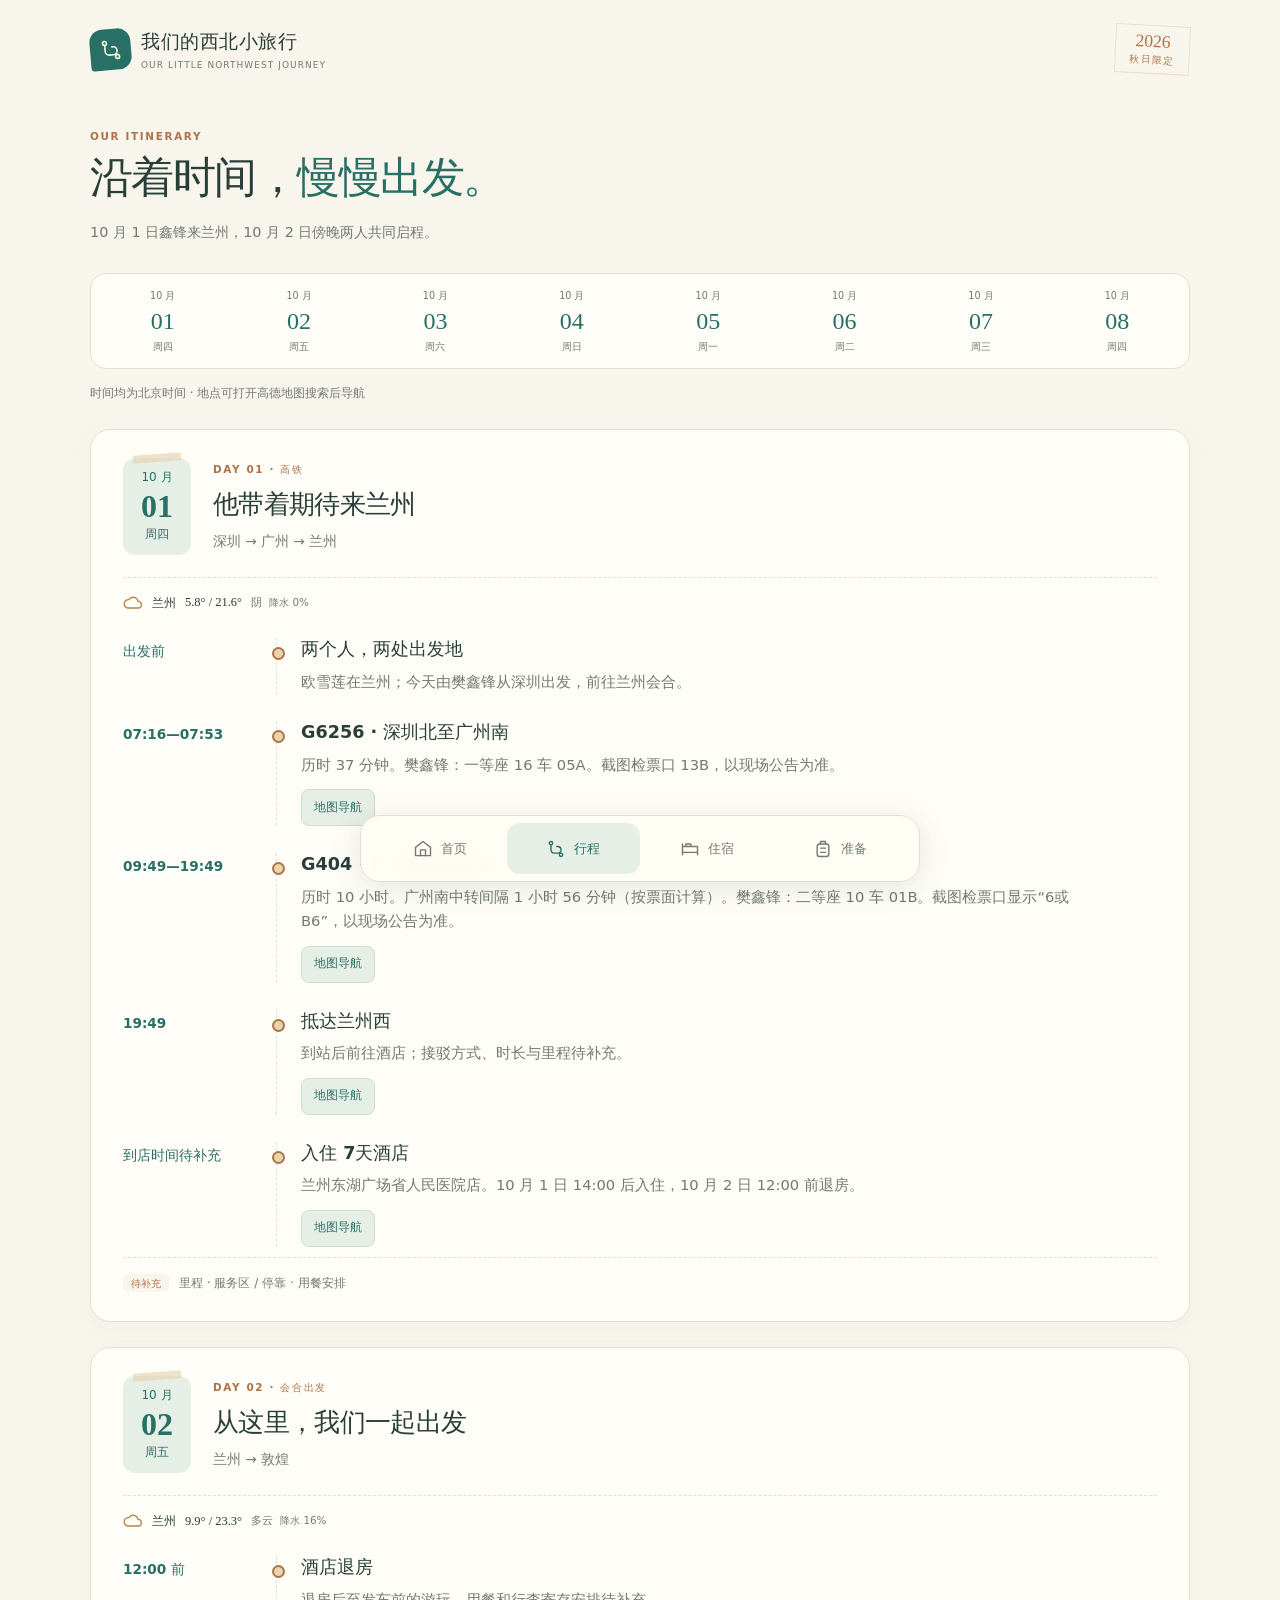
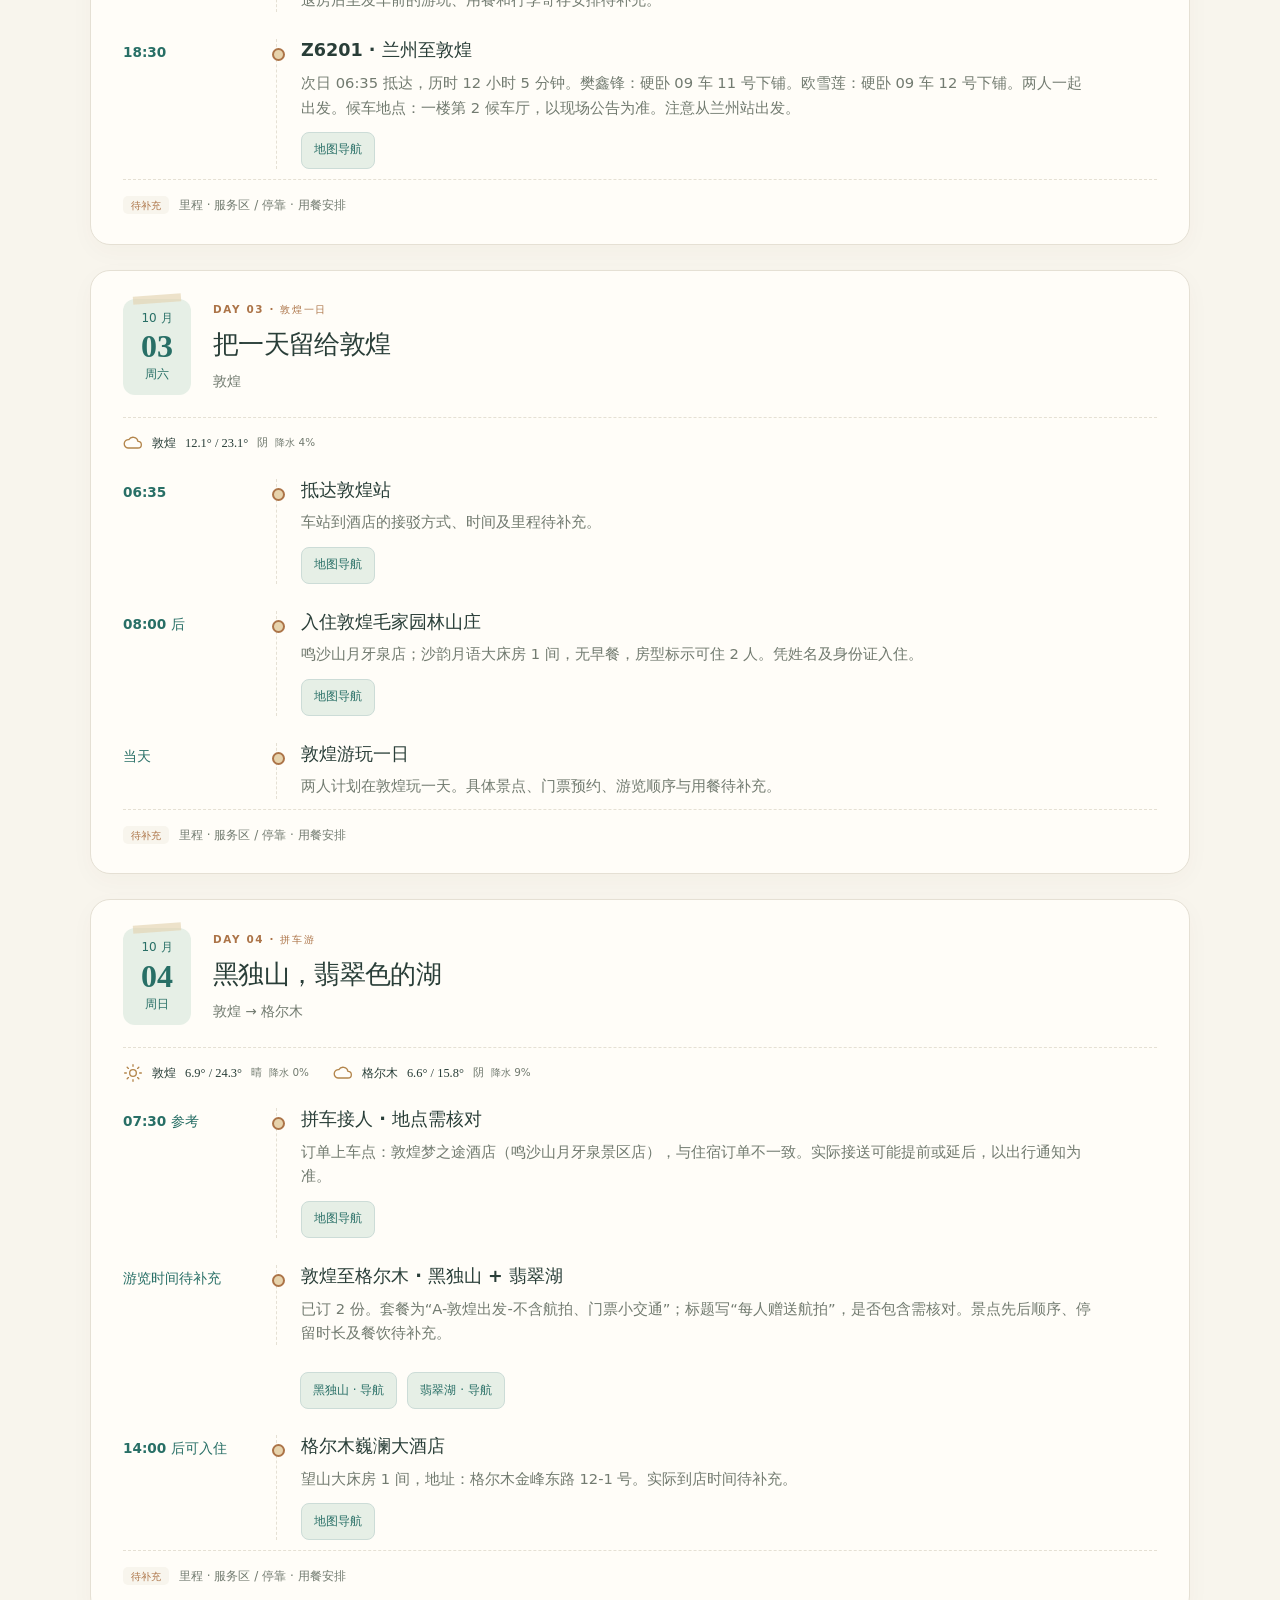
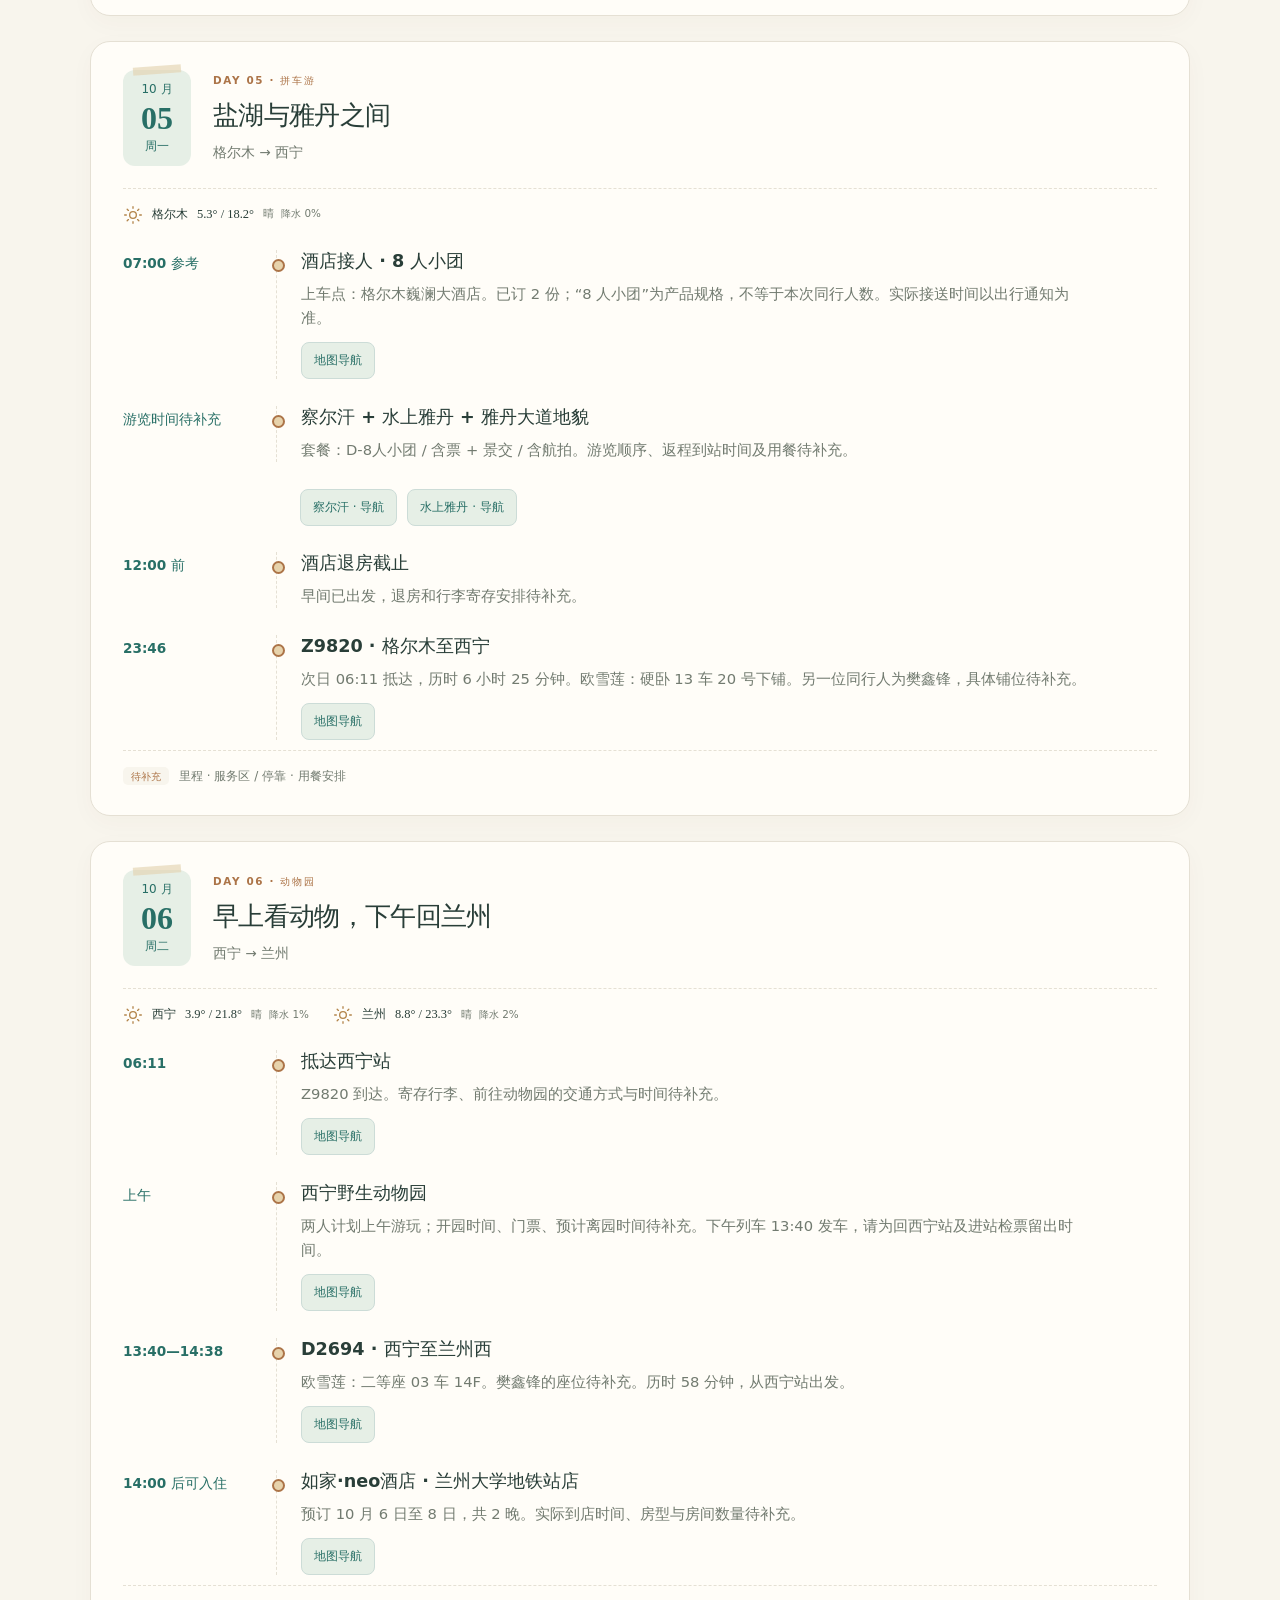
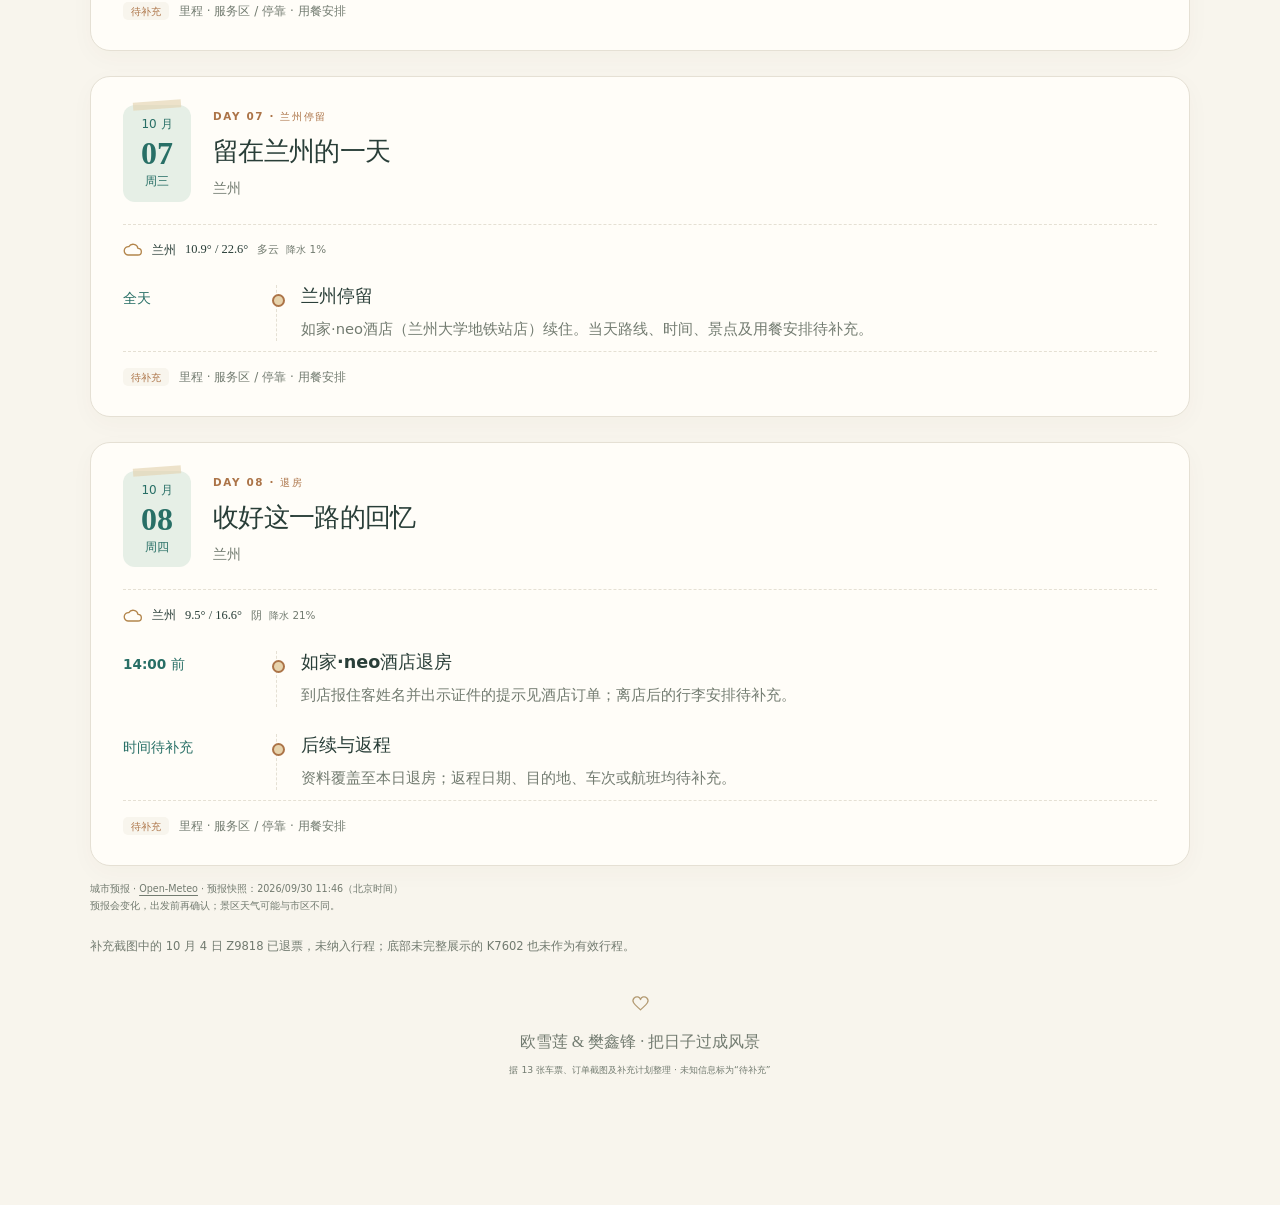
==== itinerary.html @ c336c4b1 "Publish redesigned travel handbook with confirmed itinerary and weather" ====
<!doctype html><html lang="zh-CN"><head><meta charset="utf-8"><meta name="viewport" content="width=device-width,initial-scale=1,viewport-fit=cover"><meta name="theme-color" content="#fcf8f0"><meta name="description" content="欧雪莲与樊鑫锋的2026国庆西北旅行手册：兰州会合，敦煌、格尔木、西宁，列车、酒店、天气与每日安排。"><meta name="robots" content="noindex,nofollow"><title>行程 · 我们的西北小旅行</title><link rel="icon" href="./favicon.svg" type="image/svg+xml"><link rel="stylesheet" href="./styles.css"><link rel="stylesheet" href="./redesign.css"><script defer src="./weather-data.js"></script><script defer src="./journal.js"></script></head><body><a class="skip" href="#main">跳至正文</a><header class="site-header"><a class="brand" href="./index.html"><span class="brand-mark"><svg class="icon" viewBox="0 0 24 24" aria-hidden="true"><circle cx="6" cy="5" r="2"/><circle cx="18" cy="19" r="2"/><path d="M6 7v6a4 4 0 0 0 4 4h4a4 4 0 0 0 0-8h-1"/></svg></span><span>我们的西北小旅行<small>OUR LITTLE NORTHWEST JOURNEY</small></span></a><span class="edition">2026<span>秋日限定</span></span></header><main id="main"><div class="page-heading"><span class="eyebrow">OUR ITINERARY</span><h1>沿着时间，<em>慢慢出发。</em></h1><p>10 月 1 日鑫锋来兰州，10 月 2 日傍晚两人共同启程。</p></div><nav class="date-nav" aria-label="按日期跳转"><a href="#day-01"><small>10 月</small><strong>01</strong><span>周四</span></a><a href="#day-02"><small>10 月</small><strong>02</strong><span>周五</span></a><a href="#day-03"><small>10 月</small><strong>03</strong><span>周六</span></a><a href="#day-04"><small>10 月</small><strong>04</strong><span>周日</span></a><a href="#day-05"><small>10 月</small><strong>05</strong><span>周一</span></a><a href="#day-06"><small>10 月</small><strong>06</strong><span>周二</span></a><a href="#day-07"><small>10 月</small><strong>07</strong><span>周三</span></a><a href="#day-08"><small>10 月</small><strong>08</strong><span>周四</span></a></nav><p class="map-help">时间均为北京时间 · 地点可打开高德地图搜索后导航</p><article class="day-card" id="day-01"><header class="day-heading"><div class="date-tile"><small>10 月</small><strong>01</strong><span>周四</span></div><div><p class="eyebrow">DAY 01 · 高铁</p><h2>他带着期待来兰州</h2><p>深圳 → 广州 → 兰州</p></div></header><div class="day-weather"><div class="weather-item weather-inline" data-weather-city="0" data-weather-date="2026-10-01"><span class="weather-symbol"><svg class="icon" viewBox="0 0 24 24" aria-hidden="true"><path d="M6 18a5 5 0 1 1 1-10 6 6 0 0 1 11 2 4 4 0 0 1 0 8Z"/></svg></span><div><span class="weather-place">兰州 <small>10.01</small></span><strong class="weather-temp">5.8° / 21.6°</strong></div><div class="weather-condition"><span>阴</span><small>降水 0%</small></div></div></div><div class="timeline"><div class="event"><div class="event-time">出发前</div><div class="event-body"><h3>两个人，两处出发地</h3><p>欧雪莲在兰州；今天由樊鑫锋从深圳出发，前往兰州会合。</p></div></div><div class="event"><div class="event-time">07:16—07:53</div><div class="event-body"><h3>G6256 · 深圳北至广州南</h3><p>历时 37 分钟。樊鑫锋：一等座 16 车 05A。截图检票口 13B，以现场公告为准。</p><a class="map-link" href="https://uri.amap.com/search?keyword=%E6%B7%B1%E5%9C%B3%E5%8C%97%E7%AB%99&amp;view=map&amp;src=travelhandbook&amp;callnative=1" target="_blank" rel="noopener noreferrer" aria-label="在高德地图查找深圳北站">地图导航</a></div></div><div class="event"><div class="event-time">09:49—19:49</div><div class="event-body"><h3>G404 · 广州南至兰州西</h3><p>历时 10 小时。广州南中转间隔 1 小时 56 分钟（按票面计算）。樊鑫锋：二等座 10 车 01B。截图检票口显示“6或B6”，以现场公告为准。</p><a class="map-link" href="https://uri.amap.com/search?keyword=%E5%B9%BF%E5%B7%9E%E5%8D%97%E7%AB%99&amp;view=map&amp;src=travelhandbook&amp;callnative=1" target="_blank" rel="noopener noreferrer" aria-label="在高德地图查找广州南站">地图导航</a></div></div><div class="event"><div class="event-time">19:49</div><div class="event-body"><h3>抵达兰州西</h3><p>到站后前往酒店；接驳方式、时长与里程待补充。</p><a class="map-link" href="https://uri.amap.com/search?keyword=%E5%85%B0%E5%B7%9E%E8%A5%BF%E7%AB%99&amp;view=map&amp;src=travelhandbook&amp;callnative=1" target="_blank" rel="noopener noreferrer" aria-label="在高德地图查找兰州西站">地图导航</a></div></div><div class="event"><div class="event-time">到店时间待补充</div><div class="event-body"><h3>入住 7天酒店</h3><p>兰州东湖广场省人民医院店。10 月 1 日 14:00 后入住，10 月 2 日 12:00 前退房。</p><a class="map-link" href="https://uri.amap.com/search?keyword=7%E5%A4%A9%E9%85%92%E5%BA%97%20%E5%85%B0%E5%B7%9E%E4%B8%9C%E6%B9%96%E5%B9%BF%E5%9C%BA%E7%9C%81%E4%BA%BA%E6%B0%91%E5%8C%BB%E9%99%A2%E5%BA%97&amp;view=map&amp;src=travelhandbook&amp;callnative=1" target="_blank" rel="noopener noreferrer" aria-label="在高德地图查找7天酒店 兰州东湖广场省人民医院店">地图导航</a></div></div></div><div class="day-meta"><span>待补充</span>里程 · 服务区 / 停靠 · 用餐安排</div></article><article class="day-card" id="day-02"><header class="day-heading"><div class="date-tile"><small>10 月</small><strong>02</strong><span>周五</span></div><div><p class="eyebrow">DAY 02 · 会合出发</p><h2>从这里，我们一起出发</h2><p>兰州 → 敦煌</p></div></header><div class="day-weather"><div class="weather-item weather-inline" data-weather-city="0" data-weather-date="2026-10-02"><span class="weather-symbol"><svg class="icon" viewBox="0 0 24 24" aria-hidden="true"><path d="M6 18a5 5 0 1 1 1-10 6 6 0 0 1 11 2 4 4 0 0 1 0 8Z"/></svg></span><div><span class="weather-place">兰州 <small>10.02</small></span><strong class="weather-temp">9.9° / 23.3°</strong></div><div class="weather-condition"><span>多云</span><small>降水 16%</small></div></div></div><div class="timeline"><div class="event"><div class="event-time">12:00 前</div><div class="event-body"><h3>酒店退房</h3><p>退房后至发车前的游玩、用餐和行李寄存安排待补充。</p></div></div><div class="event"><div class="event-time">18:30</div><div class="event-body"><h3>Z6201 · 兰州至敦煌</h3><p>次日 06:35 抵达，历时 12 小时 5 分钟。樊鑫锋：硬卧 09 车 11 号下铺。欧雪莲：硬卧 09 车 12 号下铺。两人一起出发。候车地点：一楼第 2 候车厅，以现场公告为准。注意从兰州站出发。</p><a class="map-link" href="https://uri.amap.com/search?keyword=%E5%85%B0%E5%B7%9E%E7%AB%99&amp;view=map&amp;src=travelhandbook&amp;callnative=1" target="_blank" rel="noopener noreferrer" aria-label="在高德地图查找兰州站">地图导航</a></div></div></div><div class="day-meta"><span>待补充</span>里程 · 服务区 / 停靠 · 用餐安排</div></article><article class="day-card" id="day-03"><header class="day-heading"><div class="date-tile"><small>10 月</small><strong>03</strong><span>周六</span></div><div><p class="eyebrow">DAY 03 · 敦煌一日</p><h2>把一天留给敦煌</h2><p>敦煌</p></div></header><div class="day-weather"><div class="weather-item weather-inline" data-weather-city="1" data-weather-date="2026-10-03"><span class="weather-symbol"><svg class="icon" viewBox="0 0 24 24" aria-hidden="true"><path d="M6 18a5 5 0 1 1 1-10 6 6 0 0 1 11 2 4 4 0 0 1 0 8Z"/></svg></span><div><span class="weather-place">敦煌 <small>10.03</small></span><strong class="weather-temp">12.1° / 23.1°</strong></div><div class="weather-condition"><span>阴</span><small>降水 4%</small></div></div></div><div class="timeline"><div class="event"><div class="event-time">06:35</div><div class="event-body"><h3>抵达敦煌站</h3><p>车站到酒店的接驳方式、时间及里程待补充。</p><a class="map-link" href="https://uri.amap.com/search?keyword=%E6%95%A6%E7%85%8C%E7%AB%99&amp;view=map&amp;src=travelhandbook&amp;callnative=1" target="_blank" rel="noopener noreferrer" aria-label="在高德地图查找敦煌站">地图导航</a></div></div><div class="event"><div class="event-time">08:00 后</div><div class="event-body"><h3>入住敦煌毛家园林山庄</h3><p>鸣沙山月牙泉店；沙韵月语大床房 1 间，无早餐，房型标示可住 2 人。凭姓名及身份证入住。</p><a class="map-link" href="https://uri.amap.com/search?keyword=%E6%95%A6%E7%85%8C%E6%AF%9B%E5%AE%B6%E5%9B%AD%E6%9E%97%E5%B1%B1%E5%BA%84%20%E9%B8%A3%E6%B2%99%E5%B1%B1%E6%9C%88%E7%89%99%E6%B3%89%E5%BA%97&amp;view=map&amp;src=travelhandbook&amp;callnative=1" target="_blank" rel="noopener noreferrer" aria-label="在高德地图查找敦煌毛家园林山庄 鸣沙山月牙泉店">地图导航</a></div></div><div class="event"><div class="event-time">当天</div><div class="event-body"><h3>敦煌游玩一日</h3><p>两人计划在敦煌玩一天。具体景点、门票预约、游览顺序与用餐待补充。</p></div></div></div><div class="day-meta"><span>待补充</span>里程 · 服务区 / 停靠 · 用餐安排</div></article><article class="day-card" id="day-04"><header class="day-heading"><div class="date-tile"><small>10 月</small><strong>04</strong><span>周日</span></div><div><p class="eyebrow">DAY 04 · 拼车游</p><h2>黑独山，翡翠色的湖</h2><p>敦煌 → 格尔木</p></div></header><div class="day-weather"><div class="weather-item weather-inline" data-weather-city="1" data-weather-date="2026-10-04"><span class="weather-symbol"><svg class="icon" viewBox="0 0 24 24" aria-hidden="true"><circle cx="12" cy="12" r="4"/><path d="M12 2v2m0 16v2M2 12h2m16 0h2M5 5l1.5 1.5m11 11L19 19M5 19l1.5-1.5m11-11L19 5"/></svg></span><div><span class="weather-place">敦煌 <small>10.04</small></span><strong class="weather-temp">6.9° / 24.3°</strong></div><div class="weather-condition"><span>晴</span><small>降水 0%</small></div></div><div class="weather-item weather-inline" data-weather-city="2" data-weather-date="2026-10-04"><span class="weather-symbol"><svg class="icon" viewBox="0 0 24 24" aria-hidden="true"><path d="M6 18a5 5 0 1 1 1-10 6 6 0 0 1 11 2 4 4 0 0 1 0 8Z"/></svg></span><div><span class="weather-place">格尔木 <small>10.04</small></span><strong class="weather-temp">6.6° / 15.8°</strong></div><div class="weather-condition"><span>阴</span><small>降水 9%</small></div></div></div><div class="timeline"><div class="event"><div class="event-time">07:30 参考</div><div class="event-body"><h3>拼车接人 · 地点需核对</h3><p>订单上车点：敦煌梦之途酒店（鸣沙山月牙泉景区店），与住宿订单不一致。实际接送可能提前或延后，以出行通知为准。</p><a class="map-link" href="https://uri.amap.com/search?keyword=%E6%95%A6%E7%85%8C%E6%A2%A6%E4%B9%8B%E9%80%94%E9%85%92%E5%BA%97%20%E9%B8%A3%E6%B2%99%E5%B1%B1%E6%9C%88%E7%89%99%E6%B3%89%E6%99%AF%E5%8C%BA%E5%BA%97&amp;view=map&amp;src=travelhandbook&amp;callnative=1" target="_blank" rel="noopener noreferrer" aria-label="在高德地图查找敦煌梦之途酒店 鸣沙山月牙泉景区店">地图导航</a></div></div><div class="event"><div class="event-time">游览时间待补充</div><div class="event-body"><h3>敦煌至格尔木 · 黑独山 + 翡翠湖</h3><p>已订 2 份。套餐为“A-敦煌出发-不含航拍、门票小交通”；标题写“每人赠送航拍”，是否包含需核对。景点先后顺序、停留时长及餐饮待补充。</p></div></div><div class="place-links"><a class="map-link" href="https://uri.amap.com/search?keyword=%E9%BB%91%E7%8B%AC%E5%B1%B1&amp;view=map&amp;src=travelhandbook&amp;callnative=1" target="_blank" rel="noopener noreferrer" aria-label="在高德地图查找黑独山">黑独山 · 导航</a><a class="map-link" href="https://uri.amap.com/search?keyword=%E7%BF%A1%E7%BF%A0%E6%B9%96&amp;view=map&amp;src=travelhandbook&amp;callnative=1" target="_blank" rel="noopener noreferrer" aria-label="在高德地图查找翡翠湖">翡翠湖 · 导航</a></div><div class="event"><div class="event-time">14:00 后可入住</div><div class="event-body"><h3>格尔木巍澜大酒店</h3><p>望山大床房 1 间，地址：格尔木金峰东路 12-1 号。实际到店时间待补充。</p><a class="map-link" href="https://uri.amap.com/search?keyword=%E6%A0%BC%E5%B0%94%E6%9C%A8%E5%B7%8D%E6%BE%9C%E5%A4%A7%E9%85%92%E5%BA%97&amp;view=map&amp;src=travelhandbook&amp;callnative=1" target="_blank" rel="noopener noreferrer" aria-label="在高德地图查找格尔木巍澜大酒店">地图导航</a></div></div></div><div class="day-meta"><span>待补充</span>里程 · 服务区 / 停靠 · 用餐安排</div></article><article class="day-card" id="day-05"><header class="day-heading"><div class="date-tile"><small>10 月</small><strong>05</strong><span>周一</span></div><div><p class="eyebrow">DAY 05 · 拼车游</p><h2>盐湖与雅丹之间</h2><p>格尔木 → 西宁</p></div></header><div class="day-weather"><div class="weather-item weather-inline" data-weather-city="2" data-weather-date="2026-10-05"><span class="weather-symbol"><svg class="icon" viewBox="0 0 24 24" aria-hidden="true"><circle cx="12" cy="12" r="4"/><path d="M12 2v2m0 16v2M2 12h2m16 0h2M5 5l1.5 1.5m11 11L19 19M5 19l1.5-1.5m11-11L19 5"/></svg></span><div><span class="weather-place">格尔木 <small>10.05</small></span><strong class="weather-temp">5.3° / 18.2°</strong></div><div class="weather-condition"><span>晴</span><small>降水 0%</small></div></div></div><div class="timeline"><div class="event"><div class="event-time">07:00 参考</div><div class="event-body"><h3>酒店接人 · 8 人小团</h3><p>上车点：格尔木巍澜大酒店。已订 2 份；“8 人小团”为产品规格，不等于本次同行人数。实际接送时间以出行通知为准。</p><a class="map-link" href="https://uri.amap.com/search?keyword=%E6%A0%BC%E5%B0%94%E6%9C%A8%E5%B7%8D%E6%BE%9C%E5%A4%A7%E9%85%92%E5%BA%97&amp;view=map&amp;src=travelhandbook&amp;callnative=1" target="_blank" rel="noopener noreferrer" aria-label="在高德地图查找格尔木巍澜大酒店">地图导航</a></div></div><div class="event"><div class="event-time">游览时间待补充</div><div class="event-body"><h3>察尔汗 + 水上雅丹 + 雅丹大道地貌</h3><p>套餐：D-8人小团 / 含票 + 景交 / 含航拍。游览顺序、返程到站时间及用餐待补充。</p></div></div><div class="place-links"><a class="map-link" href="https://uri.amap.com/search?keyword=%E5%AF%9F%E5%B0%94%E6%B1%97%E7%9B%90%E6%B9%96&amp;view=map&amp;src=travelhandbook&amp;callnative=1" target="_blank" rel="noopener noreferrer" aria-label="在高德地图查找察尔汗盐湖">察尔汗 · 导航</a><a class="map-link" href="https://uri.amap.com/search?keyword=%E6%B0%B4%E4%B8%8A%E9%9B%85%E4%B8%B9&amp;view=map&amp;src=travelhandbook&amp;callnative=1" target="_blank" rel="noopener noreferrer" aria-label="在高德地图查找水上雅丹">水上雅丹 · 导航</a></div><div class="event"><div class="event-time">12:00 前</div><div class="event-body"><h3>酒店退房截止</h3><p>早间已出发，退房和行李寄存安排待补充。</p></div></div><div class="event"><div class="event-time">23:46</div><div class="event-body"><h3>Z9820 · 格尔木至西宁</h3><p>次日 06:11 抵达，历时 6 小时 25 分钟。欧雪莲：硬卧 13 车 20 号下铺。另一位同行人为樊鑫锋，具体铺位待补充。</p><a class="map-link" href="https://uri.amap.com/search?keyword=%E6%A0%BC%E5%B0%94%E6%9C%A8%E7%AB%99&amp;view=map&amp;src=travelhandbook&amp;callnative=1" target="_blank" rel="noopener noreferrer" aria-label="在高德地图查找格尔木站">地图导航</a></div></div></div><div class="day-meta"><span>待补充</span>里程 · 服务区 / 停靠 · 用餐安排</div></article><article class="day-card" id="day-06"><header class="day-heading"><div class="date-tile"><small>10 月</small><strong>06</strong><span>周二</span></div><div><p class="eyebrow">DAY 06 · 动物园</p><h2>早上看动物，下午回兰州</h2><p>西宁 → 兰州</p></div></header><div class="day-weather"><div class="weather-item weather-inline" data-weather-city="3" data-weather-date="2026-10-06"><span class="weather-symbol"><svg class="icon" viewBox="0 0 24 24" aria-hidden="true"><circle cx="12" cy="12" r="4"/><path d="M12 2v2m0 16v2M2 12h2m16 0h2M5 5l1.5 1.5m11 11L19 19M5 19l1.5-1.5m11-11L19 5"/></svg></span><div><span class="weather-place">西宁 <small>10.06</small></span><strong class="weather-temp">3.9° / 21.8°</strong></div><div class="weather-condition"><span>晴</span><small>降水 1%</small></div></div><div class="weather-item weather-inline" data-weather-city="0" data-weather-date="2026-10-06"><span class="weather-symbol"><svg class="icon" viewBox="0 0 24 24" aria-hidden="true"><circle cx="12" cy="12" r="4"/><path d="M12 2v2m0 16v2M2 12h2m16 0h2M5 5l1.5 1.5m11 11L19 19M5 19l1.5-1.5m11-11L19 5"/></svg></span><div><span class="weather-place">兰州 <small>10.06</small></span><strong class="weather-temp">8.8° / 23.3°</strong></div><div class="weather-condition"><span>晴</span><small>降水 2%</small></div></div></div><div class="timeline"><div class="event"><div class="event-time">06:11</div><div class="event-body"><h3>抵达西宁站</h3><p>Z9820 到达。寄存行李、前往动物园的交通方式与时间待补充。</p><a class="map-link" href="https://uri.amap.com/search?keyword=%E8%A5%BF%E5%AE%81%E7%AB%99&amp;view=map&amp;src=travelhandbook&amp;callnative=1" target="_blank" rel="noopener noreferrer" aria-label="在高德地图查找西宁站">地图导航</a></div></div><div class="event"><div class="event-time">上午</div><div class="event-body"><h3>西宁野生动物园</h3><p>两人计划上午游玩；开园时间、门票、预计离园时间待补充。下午列车 13:40 发车，请为回西宁站及进站检票留出时间。</p><a class="map-link" href="https://uri.amap.com/search?keyword=%E8%A5%BF%E5%AE%81%E9%87%8E%E7%94%9F%E5%8A%A8%E7%89%A9%E5%9B%AD&amp;view=map&amp;src=travelhandbook&amp;callnative=1" target="_blank" rel="noopener noreferrer" aria-label="在高德地图查找西宁野生动物园">地图导航</a></div></div><div class="event"><div class="event-time">13:40—14:38</div><div class="event-body"><h3>D2694 · 西宁至兰州西</h3><p>欧雪莲：二等座 03 车 14F。樊鑫锋的座位待补充。历时 58 分钟，从西宁站出发。</p><a class="map-link" href="https://uri.amap.com/search?keyword=%E8%A5%BF%E5%AE%81%E7%AB%99&amp;view=map&amp;src=travelhandbook&amp;callnative=1" target="_blank" rel="noopener noreferrer" aria-label="在高德地图查找西宁站">地图导航</a></div></div><div class="event"><div class="event-time">14:00 后可入住</div><div class="event-body"><h3>如家·neo酒店 · 兰州大学地铁站店</h3><p>预订 10 月 6 日至 8 日，共 2 晚。实际到店时间、房型与房间数量待补充。</p><a class="map-link" href="https://uri.amap.com/search?keyword=%E5%A6%82%E5%AE%B6neo%E9%85%92%E5%BA%97%20%E5%85%B0%E5%B7%9E%E5%A4%A7%E5%AD%A6%E5%9C%B0%E9%93%81%E7%AB%99%E5%BA%97&amp;view=map&amp;src=travelhandbook&amp;callnative=1" target="_blank" rel="noopener noreferrer" aria-label="在高德地图查找如家neo酒店 兰州大学地铁站店">地图导航</a></div></div></div><div class="day-meta"><span>待补充</span>里程 · 服务区 / 停靠 · 用餐安排</div></article><article class="day-card" id="day-07"><header class="day-heading"><div class="date-tile"><small>10 月</small><strong>07</strong><span>周三</span></div><div><p class="eyebrow">DAY 07 · 兰州停留</p><h2>留在兰州的一天</h2><p>兰州</p></div></header><div class="day-weather"><div class="weather-item weather-inline" data-weather-city="0" data-weather-date="2026-10-07"><span class="weather-symbol"><svg class="icon" viewBox="0 0 24 24" aria-hidden="true"><path d="M6 18a5 5 0 1 1 1-10 6 6 0 0 1 11 2 4 4 0 0 1 0 8Z"/></svg></span><div><span class="weather-place">兰州 <small>10.07</small></span><strong class="weather-temp">10.9° / 22.6°</strong></div><div class="weather-condition"><span>多云</span><small>降水 1%</small></div></div></div><div class="timeline"><div class="event"><div class="event-time">全天</div><div class="event-body"><h3>兰州停留</h3><p>如家·neo酒店（兰州大学地铁站店）续住。当天路线、时间、景点及用餐安排待补充。</p></div></div></div><div class="day-meta"><span>待补充</span>里程 · 服务区 / 停靠 · 用餐安排</div></article><article class="day-card" id="day-08"><header class="day-heading"><div class="date-tile"><small>10 月</small><strong>08</strong><span>周四</span></div><div><p class="eyebrow">DAY 08 · 退房</p><h2>收好这一路的回忆</h2><p>兰州</p></div></header><div class="day-weather"><div class="weather-item weather-inline" data-weather-city="0" data-weather-date="2026-10-08"><span class="weather-symbol"><svg class="icon" viewBox="0 0 24 24" aria-hidden="true"><path d="M6 18a5 5 0 1 1 1-10 6 6 0 0 1 11 2 4 4 0 0 1 0 8Z"/></svg></span><div><span class="weather-place">兰州 <small>10.08</small></span><strong class="weather-temp">9.5° / 16.6°</strong></div><div class="weather-condition"><span>阴</span><small>降水 21%</small></div></div></div><div class="timeline"><div class="event"><div class="event-time">14:00 前</div><div class="event-body"><h3>如家·neo酒店退房</h3><p>到店报住客姓名并出示证件的提示见酒店订单；离店后的行李安排待补充。</p></div></div><div class="event"><div class="event-time">时间待补充</div><div class="event-body"><h3>后续与返程</h3><p>资料覆盖至本日退房；返程日期、目的地、车次或航班均待补充。</p></div></div></div><div class="day-meta"><span>待补充</span>里程 · 服务区 / 停靠 · 用餐安排</div></article><p class="weather-source">城市预报 · <a href="https://open-meteo.com/" target="_blank" rel="noopener noreferrer">Open-Meteo</a> · <span data-weather-status>获取于 2026-09-30 11:46（北京时间）</span><br>预报会变化，出发前再确认；景区天气可能与市区不同。</p><p class="source-note">补充截图中的 10 月 4 日 Z9818 已退票，未纳入行程；底部未完整展示的 K7602 也未作为有效行程。</p></main><footer class="footer"><span class="footer-heart"><svg class="icon" viewBox="0 0 24 24" aria-hidden="true"><path d="M20 5c-3-3-7-1-8 2-1-3-5-5-8-2-5 5 3 10 8 15 5-5 13-10 8-15Z"/></svg></span><p>欧雪莲 & 樊鑫锋 · 把日子过成风景</p><small>据 13 张车票、订单截图及补充计划整理 · 未知信息标为“待补充”</small></footer><nav class="bottom-nav" aria-label="主导航"><a href="./index.html" ><svg class="icon" viewBox="0 0 24 24" aria-hidden="true"><path d="m3 10 9-7 9 7v10H3Z"/><path d="M9 20v-7h6v7"/></svg><span>首页</span></a><a href="./itinerary.html" aria-current="page"><svg class="icon" viewBox="0 0 24 24" aria-hidden="true"><circle cx="6" cy="5" r="2"/><circle cx="18" cy="19" r="2"/><path d="M6 7v6a4 4 0 0 0 4 4h4a4 4 0 0 0 0-8h-1"/></svg><span>行程</span></a><a href="./stays.html" ><svg class="icon" viewBox="0 0 24 24" aria-hidden="true"><path d="M3 19V6m18 13V9H3m0 7h18M7 9V6h6v3"/></svg><span>住宿</span></a><a href="./prepare.html" ><svg class="icon" viewBox="0 0 24 24" aria-hidden="true"><rect x="5" y="6" width="14" height="15" rx="3"/><path d="M9 6V3h6v3M9 11h6M9 16h6"/></svg><span>准备</span></a></nav></body></html>
---- styles.css ----
:root{--ink:#18353f;--muted:#63757b;--paper:#f4f7f7;--line:#dbe4e5;--green:#176c65;--mint:#c4e9dc;--amber:#a55d20;--white:#fff;font-family:Inter,"PingFang SC","Microsoft YaHei",system-ui,sans-serif;color:var(--ink);background:var(--paper);font-synthesis:none}*{box-sizing:border-box}html{scroll-behavior:smooth;scroll-padding-top:24px}body{margin:0;min-width:0;line-height:1.65;font-size:16px;overflow-x:clip}a{color:inherit;text-decoration:none}button,a{-webkit-tap-highlight-color:transparent}a:focus-visible,summary:focus-visible{outline:3px solid #cf813e;outline-offset:5px}p,h1,h2,h3,figure{margin:0}h1,h2,h3{line-height:1.35}h1{letter-spacing:-.035em;font-size:clamp(2rem,4.4vw,3.5rem)}h2{font-size:1.6rem;letter-spacing:-.025em}h3{font-size:1.1rem}small{font-size:.875rem}img,svg{max-width:100%}p,dd,h2,h3,a{overflow-wrap:anywhere}.site-header,main,.footer{width:min(1160px,calc(100% - 64px));margin-inline:auto}.site-header{padding:25px 0;display:flex;align-items:center;justify-content:space-between;gap:20px}.brand{display:flex;align-items:center;gap:12px;font-size:1.2rem;font-weight:700;letter-spacing:.08em}.brand small{display:block;font-size:.65rem;letter-spacing:.13em;font-weight:500;color:var(--muted)}.brand-mark{background:var(--ink);color:white;display:flex;align-items:center;justify-content:center;width:42px;height:46px;border-radius:3px;font-size:1.6rem;font-family:Georgia,serif}.brand-mark>span{font-size:.85rem;align-self:flex-start;margin-top:4px}.header-meta{font-size:.875rem;letter-spacing:.07em;color:var(--muted)}.header-meta>span{margin-left:24px;letter-spacing:0}.hero{display:grid;grid-template-columns:minmax(0,1.7fr) minmax(0,1fr);border-radius:8px;overflow:hidden;min-height:360px}.hero-copy{background:var(--ink);color:white;padding:38px 42px;display:flex;flex-direction:column}.eyebrow{font-size:.75rem;font-weight:600;letter-spacing:.16em;color:var(--green);margin-bottom:12px}.hero .eyebrow{color:var(--mint)}.hero h1{font-family:"Songti SC","Noto Serif CJK SC","SimSun",serif;font-weight:600;letter-spacing:.02em}.hero-route{margin-top:17px;color:#d5e5e7}.hero-bottom{margin-top:32px;padding-top:22px;border-top:1px solid #ffffff2b;display:flex;justify-content:space-between;gap:20px;align-items:flex-end}.hero-bottom small{display:block;font-size:.75rem;color:#c1d5d8}.hero-bottom>span{font-size:1rem;letter-spacing:.04em}.countdown{text-align:right}.countdown strong{display:block;font-size:1.8rem;font-weight:500;line-height:1.25;white-space:normal}.countdown em{font-style:normal;font-size:.875rem;margin-left:5px}.travel-note{background:var(--mint);padding:32px 36px;position:relative;display:flex;flex-direction:column;align-items:flex-start}.note-number{font-size:6rem;line-height:1;font-family:Georgia,serif;color:#257568;letter-spacing:-.08em}.travel-note .eyebrow{color:var(--green);font-size:.65rem;margin:6px 0 20px}.travel-note h2{font-size:1.4rem}.travel-note p{font-size:.95rem;margin:12px 0 24px;max-width:24em}.button{border:1px solid var(--ink);border-radius:3px;padding:10px 18px;font-size:.875rem;font-weight:600;margin-top:auto;transition:background .15s}.button:hover{background:#ffffff70}.facts{display:grid;grid-template-columns:repeat(4,minmax(0,1fr));margin:28px 0 0;padding:4px 0 24px;border-bottom:1px solid var(--line)}.facts>div{padding:4px 22px;border-left:1px solid var(--line)}.facts>div:first-child{border-left:0;padding-left:0}.facts span,.facts strong,.facts small{display:block}.facts span{font-size:.875rem;color:var(--muted);margin-bottom:8px}.facts strong{font-size:1.02rem;font-weight:650}.facts small{font-size:.75rem;color:var(--muted);margin-top:5px}.section{margin-top:46px}.section-title{display:flex;justify-content:space-between;align-items:flex-end;gap:16px;margin-bottom:23px}.section-title .eyebrow{margin-bottom:6px}.muted{color:var(--muted);font-size:.875rem}.route-overview{display:grid;grid-template-columns:repeat(7,minmax(0,1fr));background:white;border:1px solid var(--line);padding:25px 15px;border-radius:5px}.route-node{position:relative;display:flex;flex-direction:column;align-items:center;text-align:center;gap:5px}.route-node:before{position:absolute;content:"";top:16px;height:1px;background:#b7ceca;left:0;right:0}.route-node:first-child:before{left:50%}.route-node:last-child:before{right:50%}.route-node>span{position:relative;z-index:1;width:33px;height:33px;background:var(--ink);color:#fff;font-size:.75rem;border:5px solid #fff;border-radius:50%;display:flex;align-items:center;justify-content:center;margin-bottom:5px}.route-node strong{font-size:1rem}.route-node small{font-size:.75rem;color:var(--muted)}.route-caption{display:flex;flex-wrap:wrap;gap:8px 28px;color:var(--muted);font-size:.875rem;margin-top:12px}.notice{display:flex;gap:16px;background:#f5eadc;border-left:3px solid #b98245;padding:20px 24px;margin-top:30px;border-radius:3px}.notice p{font-size:.9rem;color:#735432;margin-top:5px}.notice a{display:inline-block;font-size:.875rem;text-decoration:underline;text-underline-offset:4px;margin-top:7px;color:#734515}.notice-icon{display:flex;flex:0 0 23px;width:23px;height:23px;align-items:center;justify-content:center;border:1px solid #ac7740;border-radius:50%;color:#94551f;font-family:Georgia,serif;font-weight:bold;margin-top:3px}.overview-grid{display:grid;grid-template-columns:1fr 1fr;gap:0 32px}.day-summary{display:flex;gap:20px;align-items:center;padding:22px 0;border-top:1px solid var(--line);transition:background .15s}.day-summary:hover{background:#eaf1f0}.day-num{font-size:2rem;font-family:Georgia,serif;line-height:1.1;min-width:45px}.day-num small{display:block;font:600 .625rem/1.5 system-ui;letter-spacing:.14em;color:var(--muted)}.day-copy{display:flex;flex-direction:column;gap:3px;min-width:0}.day-copy>small{font-size:.75rem;color:var(--muted)}.day-copy strong{font-size:1.1rem;font-weight:600}.day-copy>span{font-size:.875rem;color:var(--muted)}.open-label{margin-left:auto;font-size:.75rem;color:var(--green);flex-shrink:0}.footer{padding:40px 0 120px;color:var(--muted);font-size:.875rem;text-align:center}.footer span{font-size:.75rem}.bottom-nav{position:fixed;z-index:20;bottom:0;left:0;right:0;display:grid;grid-template-columns:repeat(4,minmax(0,1fr));padding:9px max(24px,calc((100vw - 740px)/2)) calc(9px + env(safe-area-inset-bottom));border-top:1px solid var(--line);background:#fffef9f5;backdrop-filter:blur(16px)}.bottom-nav a{display:flex;align-items:center;justify-content:center;gap:8px;font-size:.875rem;color:var(--muted);min-height:44px;border-radius:5px}.bottom-nav a[aria-current]{color:var(--green);font-weight:700;background:#eaf3ee}.bottom-nav svg{width:21px;height:21px;fill:none;stroke:currentColor;stroke-width:1.65;stroke-linecap:round;stroke-linejoin:round}.page-heading{padding:25px 0 30px;border-bottom:1px solid var(--line)}.page-heading h1{font-size:clamp(2rem,4vw,3rem);font-family:"Songti SC","SimSun",serif}.page-heading>p:last-child{color:var(--muted);margin-top:16px}.date-nav{display:grid;grid-template-columns:repeat(8,minmax(0,1fr));gap:10px;margin:25px 0 15px}.date-nav a{background:#fff;border:1px solid var(--line);text-align:center;padding:8px 2px;font-size:1.4rem;font-family:Georgia,serif;border-radius:4px}.date-nav a:hover{background:var(--mint)}.date-nav small{display:block;font-size:.7rem;font-family:system-ui;color:var(--muted)}.map-help{font-size:.875rem;color:var(--muted);margin-bottom:24px}.day-card{background:white;border:1px solid var(--line);margin-top:24px;border-radius:6px;padding:28px 32px;scroll-margin-top:24px}.day-heading{display:flex;gap:22px;align-items:center;border-bottom:1px solid var(--line);padding-bottom:22px;margin-bottom:24px}.date-tile{flex:0 0 68px;text-align:center;background:#edf4f1;border-radius:4px;padding:10px 4px}.date-tile strong{display:block;font-size:2rem;line-height:1.15;font-family:Georgia,serif}.date-tile small,.date-tile>span{display:block;font-size:.75rem;color:var(--green)}.day-heading h2{font-size:1.5rem}.day-heading p:last-child{color:var(--muted);margin-top:7px;font-size:.875rem}.day-heading .eyebrow{margin-bottom:8px}.event{display:grid;grid-template-columns:130px minmax(0,1fr);gap:23px;padding-bottom:25px}.event:last-child{padding-bottom:5px}.event-time{font-size:.875rem;font-weight:650;color:var(--green);padding-top:2px}.event-body{padding-left:24px;border-left:1px solid var(--line);position:relative}.event-body:before{content:"";position:absolute;left:-4px;top:9px;width:7px;height:7px;background:var(--green);border-radius:50%}.event-body p{color:var(--muted);margin-top:8px;font-size:.95rem;max-width:54em}.map-link{display:inline-flex;align-items:center;border:1px solid #ccdcd7;background:#f2f7f5;border-radius:4px;color:var(--green);font-size:.875rem;padding:7px 12px;margin-top:12px;min-height:40px}.map-link:hover{background:var(--mint)}.place-links{display:flex;flex-wrap:wrap;gap:10px;margin:-12px 0 26px 177px}.place-links a:before{content:attr(aria-label);font-size:0}.day-meta{display:grid;grid-template-columns:repeat(3,minmax(0,1fr));gap:14px;background:var(--paper);padding:16px 20px;margin:20px 0 0;border-radius:3px}dt{color:var(--muted);font-size:.875rem}dd{margin:4px 0 0}.pending{color:#856745;font-size:.95rem}.compact{margin:24px 0}.compact p{margin:0}.hotels-grid{display:grid;grid-template-columns:repeat(2,minmax(0,1fr));gap:24px}.hotel-card{padding:26px;background:white;border:1px solid var(--line);border-radius:6px;min-width:0}.hotel-top{display:flex;gap:20px;align-items:flex-start}.hotel-top figure{flex:0 0 112px;width:112px}.hotel-top img{width:112px;height:112px;object-fit:cover;border-radius:4px;background:var(--paper)}figcaption{font-size:.7rem;color:var(--muted);margin-top:5px}.hotel-name{min-width:0}.hotel-name .eyebrow{margin-bottom:7px}.hotel-name h2{font-size:1.15rem}.hotel-dates{display:block;font-family:Georgia,serif;font-size:1.25rem;margin-top:10px}.hotel-name .map-link{margin-top:8px}.stay-dates{display:grid;grid-template-columns:1fr 1fr;border-block:1px solid var(--line);padding:18px 0;margin:22px 0 18px;gap:16px}.stay-dates small{display:block;color:var(--muted);margin-bottom:5px}.stay-dates strong{font-size:.875rem;font-weight:600;display:block}.hotel-details{margin:0}.hotel-details>div{display:grid;grid-template-columns:58px minmax(0,1fr);gap:12px;margin-top:12px}.hotel-details dd{margin:0;font-size:.95rem}.hotel-note{color:var(--muted);font-size:.875rem;margin:20px 0}details{border-top:1px solid var(--line);padding-top:12px;font-size:.875rem}summary{cursor:pointer;color:var(--green);padding:6px 0}details p{margin-top:12px;color:var(--muted)}.confirm-grid{display:grid;grid-template-columns:repeat(2,minmax(0,1fr));gap:20px}.confirm-card{padding:24px;border:1px solid #ddcbb1;background:#faf4eb;border-radius:5px}.confirm-card>span{font-size:.75rem;color:#916130;letter-spacing:.1em}.confirm-card h3{margin:12px 0}.confirm-card p{color:#725c43;font-size:.95rem}.packing-grid{display:grid;grid-template-columns:1fr 1fr 1.5fr;gap:20px}.packing-card{border:1px solid var(--line);background:#fff;border-radius:5px;padding:25px}.list-number{color:#8aaaab;font-size:2rem;font-family:Georgia,serif}.packing-card h3{margin:6px 0 18px}.packing-card>p:last-child{color:var(--muted);font-size:.875rem;margin-top:12px}.readonly-list{list-style:none;padding:0;margin:0}.readonly-list li{border-top:1px solid var(--line);padding:12px 0}.readonly-list strong,.readonly-list span{display:block;font-size:.875rem}.readonly-list span{font-size:.8rem;color:var(--muted);margin-top:5px}.tips{display:grid;grid-template-columns:1fr 2fr;gap:40px;border-top:1px solid var(--line);padding-top:30px}.tips article{margin-bottom:24px}.tips p{color:var(--muted);margin-top:8px}.skip{position:absolute;top:-80px;background:white;padding:12px;z-index:30}.skip:focus{top:4px}
@media(min-width:1500px){.hero{min-height:400px}.hero-copy{padding:44px 48px}.hero h1{font-size:3.5rem}}
@media(max-width:900px){.site-header,main,.footer{width:calc(100% - 40px)}.hero{grid-template-columns:1.6fr 1fr}.hero-copy{padding:30px}.travel-note{padding:30px 24px}.hero-bottom{flex-direction:column;align-items:flex-start;gap:16px}.countdown{text-align:left}.countdown small{display:inline}.countdown strong{display:inline;font-size:1.3rem;margin-left:10px}.facts{grid-template-columns:1fr 1fr;gap:20px}.facts>div:nth-child(3){padding-left:0;border-left:0}.hotels-grid{grid-template-columns:1fr}.route-overview{padding-inline:6px}.route-node small{font-size:.65rem}.packing-grid{grid-template-columns:1fr 1fr}.packing-card:last-child{grid-column:1/-1}.header-meta>span{display:none}}
@media(max-width:600px){body{font-size:16px}.site-header,main,.footer{width:calc(100% - 36px)}.site-header{padding:20px 0}.brand{font-size:1.1rem;gap:9px}.brand-mark{width:35px;height:39px;font-size:1.4rem}.brand small{font-size:.6rem}.header-meta{font-size:.75rem;letter-spacing:0}.hero{grid-template-columns:1fr}.hero-copy{padding:27px 25px}.hero .eyebrow{font-size:.6rem;letter-spacing:.15em}.hero h1{font-size:2.35rem;line-height:1.4}.hero-route{font-size:.9rem;margin-top:14px}.hero-bottom{margin-top:24px;padding-top:18px;gap:13px}.hero-bottom>span{font-size:.95rem}.hero-bottom small{font-size:.72rem}.countdown{display:flex;align-items:baseline;flex-wrap:wrap;gap:5px}.countdown strong{font-size:1.35rem;margin-left:5px}.travel-note{display:none}.facts{margin-top:23px;gap:18px 12px;padding-bottom:22px}.facts>div{padding:0 0 0 14px}.facts strong{font-size:.9rem}.facts small{font-size:.72rem}.facts span{font-size:.78rem;margin-bottom:6px}.section{margin-top:32px}.section-title{align-items:flex-start;flex-direction:column;gap:8px;margin-bottom:18px}.section-title h2{font-size:1.45rem}.eyebrow{font-size:.65rem}.route-overview{grid-template-columns:repeat(2,minmax(0,1fr));padding:12px 20px;gap:0 16px}.route-node{align-items:flex-start;text-align:left;border-bottom:1px solid var(--line);padding:15px 0 15px 33px;gap:2px}.route-node>span{position:absolute;left:0;top:18px;width:24px;height:24px;border:0;font-size:.6rem;margin:0}.route-node:before{display:none}.route-node strong{font-size:.95rem}.route-node small{font-size:.7rem}.route-node:last-child{border-bottom:0}.route-caption{gap:6px;font-size:.75rem}.notice{padding:17px 16px;gap:11px;margin-top:24px}.notice strong{font-size:.95rem}.notice p{font-size:.84rem}.overview-grid{grid-template-columns:1fr}.day-summary{padding:18px 0;gap:18px}.day-copy strong{font-size:1rem}.bottom-nav{padding:7px 12px calc(7px + env(safe-area-inset-bottom))}.bottom-nav a{flex-direction:column;gap:3px;font-size:.75rem;min-height:48px}.bottom-nav svg{width:20px;height:20px}.page-heading{padding:13px 0 24px}.page-heading h1{font-size:1.9rem;line-height:1.4}.page-heading>p:last-child{font-size:.9rem;margin-top:12px}.date-nav{grid-template-columns:repeat(4,minmax(0,1fr));gap:8px;margin-top:22px}.date-nav a{display:flex;gap:7px;align-items:center;justify-content:center;font-size:1.1rem;padding:9px 3px}.date-nav small{font-size:.65rem}.map-help{font-size:.8rem}.day-card{padding:20px 17px}.day-heading{gap:14px;padding-bottom:18px}.date-tile{flex-basis:54px;padding:9px 4px}.date-tile strong{font-size:1.65rem}.day-heading h2{font-size:1.17rem}.day-heading .eyebrow{font-size:.6rem;letter-spacing:.09em;margin-bottom:5px}.day-heading p:last-child{font-size:.8rem}.event{grid-template-columns:1fr;gap:7px;padding-bottom:25px}.event-time{padding-left:17px;font-size:.8rem}.event-body{padding-left:17px}.event-body h3{font-size:1rem}.event-body p{font-size:.9rem}.place-links{margin:-9px 0 25px 17px;gap:8px}.day-meta{padding:13px 10px;gap:8px}.day-meta dt{font-size:.7rem}.day-meta dd{font-size:.8rem}.hotel-card{padding:20px 17px}.hotel-top{gap:15px}.hotel-top figure{flex-basis:88px;width:88px}.hotel-top img{width:88px;height:94px}.hotel-top figcaption{font-size:.6rem}.hotel-name h2{font-size:1.02rem}.hotel-name .eyebrow{font-size:.65rem}.hotel-dates{font-size:1.1rem}.hotel-details dd{font-size:.88rem}.stay-dates{gap:10px}.stay-dates strong{font-size:.77rem}.stay-dates small{font-size:.75rem}.confirm-grid,.packing-grid,.tips{grid-template-columns:1fr;gap:16px}.confirm-card,.packing-card{padding:21px}.confirm-card p{font-size:.9rem}.packing-card:last-child{grid-column:auto}.tips{gap:24px}.tips p{font-size:.9rem}.footer{padding:35px 0 115px}.footer span{font-size:.68rem}}
@media(prefers-reduced-motion:reduce){html{scroll-behavior:auto}*{transition:none!important}}
@media print{.bottom-nav,.map-link,.skip{display:none}.site-header,main,.footer{width:100%}.footer{padding:20px}.hero{break-inside:avoid}.day-card,.hotel-card,.confirm-card{break-inside:avoid}.date-nav{display:none}body{background:white}.hotels-grid{display:block}.hotel-card{margin-bottom:20px}}
---- redesign.css ----
:root{--ink:#293e38;--muted:#727b70;--green:#286f66;--teal:#286f66;--paper:#f8f5ed;--card:#fffdf8;--line:#e5e0d4;--ochre:#ac7448;--mint:#e6efe6;color-scheme:light}body{background-image:radial-gradient(#b4a38318 .7px,transparent .7px);background-size:6px 6px}h1,h2{font-family:"STKaiti","KaiTi","Songti SC","SimSun",serif}em{font-style:normal;color:var(--teal)}.icon{width:24px;height:24px;fill:none;stroke:currentColor;stroke-width:1.6;stroke-linecap:round;stroke-linejoin:round;flex-shrink:0}.site-header,main,.footer{width:min(1100px,calc(100% - 64px))}.brand{font-size:1.2rem;letter-spacing:.03em;font-family:"KaiTi",serif;gap:10px}.brand small{font:.56rem/1.8 system-ui;letter-spacing:.12em}.brand-mark{background:var(--teal);color:#fff6de;width:41px;height:41px;border-radius:13px 13px 13px 3px;transform:rotate(-5deg)}.edition{font:1.1rem Georgia,serif;color:var(--ochre);text-align:center;border:1px solid var(--line);padding:5px 14px;transform:rotate(3deg)}.edition>span{display:block;font:.6rem/1.7 system-ui;letter-spacing:.14em}.hero{position:relative;display:block;min-height:435px;border:1px solid #e1d7c2;border-radius:23px;background:#fffaf0;box-shadow:0 8px 30px #5543220a;isolation:isolate}.hero-copy{position:relative;z-index:2;padding:42px 45px;width:51%;background:transparent;color:#293e38;display:block}.hero-kicker{display:inline-block;transform:rotate(-3deg);background:#f1e4c6;color:#8b6842;padding:4px 14px;font-size:.8rem;letter-spacing:.12em;margin-bottom:25px}.hero h1{font-family:"STKaiti","KaiTi","Songti SC",serif;font-size:4rem;line-height:1.2;font-weight:500;letter-spacing:.02em}.hero h1 span{color:#286f66;border-bottom:4px solid #d9b37c90}.hero-route{color:#6b7b69;font-size:.95rem;letter-spacing:.09em;margin-top:24px}.travelers{display:flex;align-items:center;margin-top:26px}.travelers>span{width:34px;height:34px;border:2px solid #fff9ed;background:#dcebdc;display:grid;place-items:center;border-radius:50%;color:#487363;font:1rem "KaiTi",serif}.travelers>span+span{margin-left:-7px;background:#edd9bd;color:#98683e}.travelers p{margin-left:11px;font-size:.85rem}.travelers small{display:block;color:#7b8373;font-size:.7rem}.hero-art{position:absolute;inset:0 0 0 42%;height:100%;z-index:0}.hero-art:before{content:"";position:absolute;inset:0;z-index:1;background:linear-gradient(90deg,#fffaf0,#fffaf070 14%,transparent 37%)}.hero-art img{width:100%;height:100%;object-fit:cover;object-position:center}.hero-art figcaption{position:absolute;bottom:9px;right:11px;z-index:2;font-size:.56rem;background:#fff8eac0;color:#66715f;border-radius:4px;padding:2px 6px}.hero-stamp{position:absolute;z-index:2;right:24px;top:23px;border:2px solid #fff8e0bc;color:#fffbea;border-radius:50%;width:78px;height:78px;display:flex;align-items:center;justify-content:center;flex-direction:column;font:1.1rem/1.2 "KaiTi",serif;transform:rotate(12deg)}.hero-stamp small{font:.4rem/1.8 system-ui}.next-card{display:flex;gap:18px;align-items:center;background:#286f66;color:#fff9e8;padding:23px 27px;border-radius:17px;margin-top:21px}.next-icon{width:47px;height:47px;display:grid;place-items:center;background:#ffffff18;border-radius:50%;flex-shrink:0}.next-card .eyebrow{font-size:.6rem;color:#c4e1d2;margin-bottom:6px}.next-card h2{font-family:inherit;font-size:1.14rem}.next-card p{font-size:.8rem;color:#d5e6dc;margin-top:4px}.countdown{margin-left:auto;border-left:1px solid #ffffff35;padding-left:24px;flex-shrink:0}.countdown small{display:block;font-size:.7rem;color:#c5e2d3}.countdown strong{font:2rem/1.5 Georgia,serif;display:block}.countdown em{color:#c5e2d3;font:.7rem system-ui;margin:0 7px 0 3px}.facts{margin:0;display:grid;grid-template-columns:repeat(4,minmax(0,1fr));border:0;padding:27px 0 5px;gap:10px;text-align:center}.facts>div{padding:0}.facts>div+div{border-left:1px dashed #d9d1bf}.facts strong{font:1.6rem Georgia,serif;color:var(--teal);display:block}.facts strong small{display:inline;font:.7rem system-ui;color:var(--ink);margin-left:5px}.facts span{font-size:.7rem;margin:7px 0 0;color:var(--muted)}.home-grid{display:grid;grid-template-columns:1.6fr 1fr;gap:25px}.section{margin-top:37px}.section-title{align-items:center;margin-bottom:18px}.section-title>div{display:flex;align-items:center;gap:10px}.section-title>div:has(.eyebrow){display:block}.section-title h2{font-size:1.5rem}.section-number{font:.85rem Georgia,serif;color:var(--ochre);width:28px;height:28px;display:grid;place-items:center;border:1px solid #d8c7a7;border-radius:50%;flex-shrink:0}.muted{font-size:.72rem}.map-section .section-title{flex-wrap:wrap;gap:7px}.map-paper{padding:9px 14px 14px;background:var(--card);border:1px solid var(--line);border-radius:18px;box-shadow:0 5px 20px #51452c06}.journey-map{display:block;width:100%;height:auto;color:#938470}.map-city circle{fill:var(--teal);stroke:var(--card);stroke-width:5}.map-label{font:600 19px "KaiTi",serif;fill:var(--ink)}.map-caption{font:12px system-ui;fill:var(--muted)}.map-center{font:27px "KaiTi",serif;fill:var(--ochre)}.map-north{font:14px Georgia,serif;fill:var(--ochre)}.map-legend{display:flex;justify-content:center;gap:16px;font-size:.63rem;color:var(--muted);border-top:1px dashed var(--line);padding-top:11px}.map-legend i{display:inline-block;width:18px;border-top:2px dashed #b38b60;vertical-align:middle;margin-right:4px}.map-legend>span:nth-child(2) i{border-color:#37897e;border-top-style:dotted}.meet-note{display:flex;gap:10px;font-size:.8rem;color:var(--muted);margin:17px 5px 0}.meet-note .icon{width:18px;height:18px;color:var(--ochre);margin-top:4px}.meet-note strong{color:var(--ink);margin-right:7px}.weather-panel{border:1px solid var(--line);background:var(--card);border-radius:18px;padding:6px 20px 14px}.weather-item{display:flex;gap:13px;align-items:center;padding:15px 0;border-bottom:1px dashed var(--line)}.weather-symbol{width:30px;display:grid;place-items:center;color:#b3854b}.weather-symbol .icon{width:28px;height:28px}.weather-place{font-size:.85rem;display:block;font-weight:600}.weather-place small{font-size:.65rem;color:var(--muted);margin-left:5px;font-weight:400}.weather-temp{font:1.2rem Georgia,serif;display:block;margin-top:4px}.weather-condition{margin-left:auto;text-align:right;font-size:.78rem;color:var(--muted)}.weather-condition small{font-size:.63rem;display:block}.weather-source{font-size:.6rem;line-height:1.8;color:var(--muted);margin-top:14px}.weather-source a{text-decoration:underline;text-underline-offset:3px}.overview-grid{gap:13px;grid-template-columns:1fr 1fr}.day-summary{gap:16px;border:1px solid var(--line);padding:18px 16px;border-radius:13px;background:var(--card)}.day-summary:hover{background:var(--card);box-shadow:0 6px 22px #55452c12;transform:translateY(-2px)}.day-num{min-width:0;width:38px;text-align:center;flex-shrink:0}.day-num small{color:var(--ochre)}.day-num strong{font:2rem/1.4 Georgia,serif;color:var(--teal)}.day-copy{gap:2px}.day-copy>span{font-size:.63rem;color:var(--muted)}.day-copy i{font-style:normal;margin:0 4px}.day-copy h3{font-size:.94rem;margin:3px 0}.day-copy p{font-size:.7rem;color:var(--muted)}.day-tag{font-size:.58rem;white-space:nowrap;margin-left:auto;padding:3px 6px;border-radius:4px;background:var(--mint);color:var(--teal)}.day-summary>.icon{width:16px;height:16px;margin-left:auto;color:var(--teal)}.reminder-banner,.zoo-note{display:flex;align-items:center;gap:14px;padding:21px 24px;background:#f4e7ce;border:1px solid #e8d6b4;border-radius:14px;margin-top:26px}.reminder-banner strong{font-size:.95rem}.reminder-banner p,.zoo-note p{font-size:.83rem;color:#8e754e;margin-top:4px}.reminder-banner>.icon{margin-left:auto;width:18px}.footer{padding:38px 0 125px}.footer-heart{display:block;color:#b39a72;margin-bottom:8px}.footer-heart .icon{width:19px;height:19px}.footer p{font:1rem/1.8 "KaiTi",serif}.footer small{font-size:.58rem}.bottom-nav{bottom:18px;left:50%;right:auto;transform:translateX(-50%);width:min(560px,calc(100% - 32px));border:1px solid #e4decf;border-radius:20px;padding:7px 12px;background:#fffdf4f5;box-shadow:0 5px 30px #293d3620}.bottom-nav a{min-height:51px;border-radius:13px;font-size:.82rem}.bottom-nav a[aria-current]{background:var(--mint);color:var(--teal)}.bottom-nav svg{width:20px;height:20px}.page-heading{border:0;padding:23px 0 28px}.page-heading h1{font-family:"KaiTi","STKaiti",serif;font-size:2.7rem;font-weight:500}.page-heading>p:last-child{font-size:.9rem;margin-top:14px}.eyebrow{color:var(--ochre);font-size:.65rem}.date-nav{background:var(--card);padding:7px;border:1px solid var(--line);border-radius:16px;gap:7px;margin:0 0 15px}.date-nav a{border:0;border-radius:10px;background:transparent;display:flex;flex-direction:column;padding:7px 0}.date-nav strong{font:1.5rem/1.5 Georgia,serif;color:var(--teal)}.date-nav small,.date-nav span{font:.6rem/1.6 system-ui;color:var(--muted)}.map-help{font-size:.75rem}.day-card{padding:28px 32px;border-radius:20px;background:var(--card);border-color:var(--line);margin-top:25px;box-shadow:0 7px 25px #55452c08}.day-heading{border-bottom-style:dashed;margin-bottom:0}.date-tile{background:var(--mint);border-radius:12px;position:relative}.date-tile:before{content:"";position:absolute;top:-4px;left:10px;right:10px;height:8px;background:#e5d5b5aa;transform:rotate(-4deg)}.date-tile strong{color:var(--teal)}.day-heading h2{font:1.65rem/1.4 "KaiTi","STKaiti",serif}.day-heading p:last-child{font-size:.85rem}.day-weather{display:flex;gap:24px;flex-wrap:wrap;padding:15px 0 25px}.weather-inline{border:0;padding:0;gap:9px}.weather-inline .weather-symbol,.weather-inline .icon{width:20px;height:20px}.weather-inline>div:nth-child(2){display:flex;gap:9px;align-items:center}.weather-inline .weather-place,.weather-inline .weather-temp{font-size:.78rem;margin:0}.weather-inline .weather-place small{display:none}.weather-inline .weather-condition{font-size:.7rem;display:flex;gap:7px}.weather-inline .weather-condition small{font-size:.65rem}.event{padding-bottom:27px}.event-body{border-left-style:dashed}.event-body:before{background:#e7d3ac;border:2px solid var(--ochre);width:9px;height:9px;left:-5px}.event-body p{font-size:.92rem}.event-time{font-size:.85rem}.map-link{font-size:.75rem;border-radius:8px;padding:6px 12px;min-height:37px;background:var(--mint)}.day-meta{display:block;background:none;border-top:1px dashed var(--line);border-radius:0;padding:16px 0 0;margin-top:5px;font-size:.75rem;color:var(--muted)}.day-meta>span{font-size:.65rem;background:var(--paper);color:var(--ochre);padding:3px 8px;border-radius:5px;margin-right:10px}.source-note{font-size:.72rem;color:var(--muted);margin-top:23px}.stay-ribbon{display:flex;gap:13px;align-items:center;padding:16px 21px;background:var(--mint);color:var(--teal);border-radius:13px;margin-bottom:25px;font-size:.85rem}.stay-ribbon i{font-style:normal}.hotel-card{background:var(--card);border-radius:20px;box-shadow:0 5px 20px #55452c08}.hotel-top figure{transform:rotate(-3deg);padding:6px;background:#fff;box-shadow:0 2px 8px #4d412922}.hotel-top img{width:100px;height:100px;border-radius:0;display:block}.hotel-top figcaption{font-size:.55rem;text-align:center;color:#818170}.hotel-location{font-size:.65rem;letter-spacing:.1em;color:var(--ochre)}.hotel-name h2{font-family:inherit;font-size:1.08rem;margin-top:7px}.hotel-dates{color:var(--teal);font-size:1.25rem}.hotel-dates small{font:.7rem system-ui;color:var(--muted)}.stay-dates{border-block-style:dashed}.stay-dates span{display:block;font-size:.6rem;letter-spacing:.04em;color:var(--muted);margin-bottom:5px}.stay-dates strong{font-size:.8rem}.hotel-details dt{font-size:.8rem}.hotel-details dd{font-size:.87rem}.hotel-note{font-size:.78rem}details{border-top-style:dashed;font-size:.8rem}.confirm-card{background:var(--card);border:1px solid var(--line);border-radius:15px}.confirm-card p{color:var(--muted);font-size:.88rem}.confirm-card>span{color:var(--ochre);font-size:.65rem}.packing-card{background:var(--card);border-radius:15px}.packing-card p:last-child{font-size:.85rem}.readonly-list li{border-top-style:dashed}.zoo-note h3{font-size:1rem}.tips{border-top-style:dashed}.pending{color:var(--ochre)}
@media(max-width:900px){.site-header,main,.footer{width:calc(100% - 40px)}.hero-copy{width:53%;padding:35px}.hero h1{font-size:3.3rem}.hero{min-height:390px}.home-grid{grid-template-columns:1.25fr 1fr;gap:20px}.section-title{align-items:flex-start;flex-direction:column;gap:7px}.map-label{font-size:21px}.map-caption{font-size:13px}.map-center{font-size:25px}.weather-panel{padding-inline:15px}.weather-item{gap:9px}.weather-symbol{width:24px}.day-tag{display:none}.countdown strong{display:block}.countdown small{display:block}.facts>div:nth-child(3){border-left:1px dashed #d9d1bf}}
@media(max-width:650px){.site-header,main,.footer{width:calc(100% - 32px)}.site-header{padding:19px 0 17px}.brand{font-size:1.03rem;gap:9px}.brand-mark{width:34px;height:36px;border-radius:10px 10px 10px 3px}.brand-mark .icon{width:21px;height:21px}.brand small{font-size:.48rem;letter-spacing:.08em}.edition{font-size:.94rem;padding:4px 8px}.edition>span{font-size:.53rem}.hero{min-height:455px;border-radius:19px}.hero-copy{width:100%;padding:25px 24px 0}.hero-kicker{font-size:.65rem;padding:3px 11px;margin-bottom:20px}.hero h1{font-size:2.8rem;line-height:1.18;position:relative;z-index:3}.hero-route{font-size:.76rem;margin-top:16px}.travelers{margin-top:16px;position:relative;z-index:3}.travelers>span{width:29px;height:29px;font-size:.9rem}.travelers p{font-size:.75rem}.travelers small{font-size:.63rem}.hero-art{inset:auto 0 0;width:100%;height:245px}.hero-art:before{background:linear-gradient(180deg,#fffaf0,#fffaf090 16%,transparent 44%)}.hero-art img{object-position:center 65%}.hero-art figcaption{font-size:.48rem;bottom:7px}.hero-stamp{top:auto;bottom:80px;right:18px;width:61px;height:61px;font-size:.9rem}.hero-stamp small{font-size:.37rem}.next-card{padding:16px;gap:11px;flex-wrap:wrap;margin-top:16px;border-radius:14px}.next-icon{width:36px;height:36px}.next-icon .icon{width:22px;height:22px}.next-card>div:nth-child(2){flex:1;min-width:0}.next-card .eyebrow{font-size:.51rem;letter-spacing:.07em}.next-card h2{font-size:.9rem}.next-card p{font-size:.65rem}.countdown{flex-basis:100%;display:flex;align-items:center;justify-content:space-between;border-left:0;border-top:1px dashed #ffffff35;padding:11px 0 0;margin-top:1px}.countdown small{font-size:.65rem}.countdown strong{font-size:1.6rem;line-height:1.1;margin:0}.countdown em{font-size:.6rem;margin:0 6px 0 3px}.facts{grid-template-columns:1fr 1fr;padding:21px 0 0;gap:17px 0}.facts>div,.facts>div:first-child{padding:0}.facts>div:nth-child(3){border-left:0}.facts strong{font-size:1.5rem}.facts>div>span{font-size:.62rem;margin-top:5px}.section{margin-top:29px}.section-title{margin-bottom:14px;gap:4px}.section-title>div{gap:8px}.section-title h2{font-size:1.35rem}.section-number{width:25px;height:25px;font-size:.7rem}.section-title>.muted{font-size:.65rem;margin-left:33px}.home-grid{grid-template-columns:1fr;gap:0}.map-paper{padding:10px 8px 12px;border-radius:16px}.journey-map{min-height:230px}.map-label{font-size:23px}.map-caption{font-size:15px}.map-center{font-size:27px}.map-legend{font-size:.55rem;gap:9px;flex-wrap:wrap}.meet-note{font-size:.75rem;margin-top:13px}.weather-panel{padding:3px 15px 12px;display:grid;grid-template-columns:1fr 1fr;gap:0 16px}.weather-item{padding:13px 0;gap:8px;flex-wrap:wrap}.weather-symbol{width:22px}.weather-symbol .icon{width:23px;height:23px}.weather-place{font-size:.77rem}.weather-place small{font-size:.6rem}.weather-temp{font-size:1.08rem}.weather-condition{flex-basis:100%;display:flex;justify-content:space-between;padding-left:30px;font-size:.67rem;margin:0}.weather-condition small{font-size:.6rem}.weather-source{grid-column:1/-1;font-size:.57rem;margin-top:12px}.overview-grid{grid-template-columns:1fr;gap:10px}.day-summary{padding:15px 12px;gap:12px;border-radius:12px}.day-num{width:34px}.day-num strong{font-size:1.75rem}.day-copy>span{font-size:.6rem}.day-copy h3{font-size:.87rem}.day-copy p{font-size:.68rem}.reminder-banner,.zoo-note{padding:16px 14px;gap:11px;align-items:flex-start}.reminder-banner strong{font-size:.84rem}.reminder-banner p,.zoo-note p{font-size:.75rem}.reminder-banner>.icon{display:none}.notice-icon{width:20px;height:20px;flex-basis:20px;font-size:.85rem}.bottom-nav{bottom:max(10px,env(safe-area-inset-bottom));width:calc(100% - 26px);padding:5px 7px;border-radius:18px}.bottom-nav a{min-height:49px;font-size:.65rem;gap:2px;flex-direction:column;border-radius:12px}.footer{padding:32px 0 115px}.footer p{font-size:.85rem}.footer small{font-size:.54rem}.page-heading{padding:13px 0 23px}.page-heading h1{font-size:1.95rem;line-height:1.4}.page-heading h1 em{display:block}.page-heading>p:last-child{font-size:.78rem;margin-top:10px}.eyebrow{font-size:.58rem}.date-nav{grid-template-columns:repeat(4,minmax(0,1fr));gap:4px;padding:5px;border-radius:13px}.date-nav a{display:grid;grid-template-columns:auto auto;column-gap:4px;justify-content:center;padding:5px 0}.date-nav small{font-size:.52rem}.date-nav strong{font-size:1.16rem;grid-row:span 2;grid-column:2}.date-nav span{font-size:.5rem}.map-help{font-size:.66rem;margin-bottom:18px}.day-card{padding:21px 16px;border-radius:16px;margin-top:20px}.day-heading{gap:14px;padding-bottom:17px}.date-tile{flex-basis:53px;padding:8px 3px;border-radius:9px}.date-tile strong{font-size:1.8rem}.date-tile small,.date-tile span{font-size:.6rem}.day-heading h2{font-size:1.25rem}.day-heading .eyebrow{font-size:.53rem;letter-spacing:.07em}.day-heading p:last-child{font-size:.73rem}.day-weather{gap:12px;padding:14px 0 21px}.weather-inline{padding:0;gap:6px;flex-wrap:nowrap}.weather-inline .weather-symbol,.weather-inline .icon{width:18px;height:18px}.weather-inline>div:nth-child(2){gap:7px}.weather-inline .weather-place,.weather-inline .weather-temp{font-size:.7rem}.weather-inline .weather-condition{flex-basis:auto;padding:0;display:block;font-size:.63rem}.weather-inline .weather-condition small{display:none}.event{grid-template-columns:1fr;gap:7px;padding-bottom:26px}.event-time{padding-left:17px;font-size:.75rem}.event-body{padding-left:17px}.event-body h3{font-size:.95rem}.event-body p{font-size:.83rem}.map-link{min-height:38px;font-size:.7rem;padding:6px 10px;margin-top:10px;border-radius:7px}.place-links{margin:-12px 0 23px 17px;gap:8px}.day-meta{font-size:.64rem;padding-top:14px}.day-meta>span{font-size:.58rem;margin-right:7px}.stay-ribbon{flex-wrap:wrap;gap:7px 9px;font-size:.72rem;padding:14px;margin-bottom:20px}.stay-ribbon .icon{width:20px;height:20px}.stay-ribbon>span:last-child{flex-basis:100%;padding-left:29px}.stay-ribbon i{display:none}.hotel-card{padding:21px 17px;border-radius:16px}.hotel-top{gap:15px}.hotel-top figure{flex-basis:91px;width:91px;padding:5px}.hotel-top img{width:81px;height:90px}.hotel-top figcaption{font-size:.46rem}.hotel-location{font-size:.55rem;letter-spacing:.07em}.hotel-name h2{font-size:.92rem;margin-top:5px}.hotel-dates{font-size:1.12rem;margin-top:8px}.hotel-dates small{font-size:.6rem}.stay-dates span{font-size:.5rem}.stay-dates strong{font-size:.73rem}.hotel-details>div{grid-template-columns:42px minmax(0,1fr);gap:10px}.hotel-details dt{font-size:.74rem}.hotel-details dd{font-size:.8rem}.hotel-note{font-size:.72rem}.source-note{font-size:.66rem}.confirm-card,.packing-card{padding:21px;border-radius:13px}.confirm-card h3{font-size:.96rem}.confirm-card p{font-size:.82rem}.zoo-note h3{font-size:.87rem}.tips h3{font-size:.98rem}.tips p{font-size:.82rem}}
@media(prefers-color-scheme:dark){:root{--ink:#e6e7d8;--muted:#b0b7a7;--green:#93cbb1;--teal:#93cbb1;--paper:#192923;--card:#21352b;--line:#3d4d3f;--ochre:#d3ae7c;--mint:#2c4538;color-scheme:dark}.hero{color:#293e38;background:#fffaf0}.brand-mark{background:#3b6552}.next-card{background:#305748}.next-card h2{color:#fff9e8}.next-card .countdown{color:#fff9e8}.bottom-nav{background:#21382ef5;border-color:#53604b}.reminder-banner,.zoo-note{background:#3d3d2c;border-color:#65593e}.reminder-banner p,.zoo-note p{color:#d2ba91}.map-link{border-color:#4a6651;background:var(--mint)}.map-link:hover{background:#395b45}.facts>div+div{border-color:#4f5949}.hotel-top figure{background:#e5dec9}.hotel-top figcaption{color:#6f715f}.packing-card{background:var(--card)}.event-body{border-color:#4d5a47}.weather-symbol{color:#d4ae75}.date-nav a:hover{background:#2c4538}}
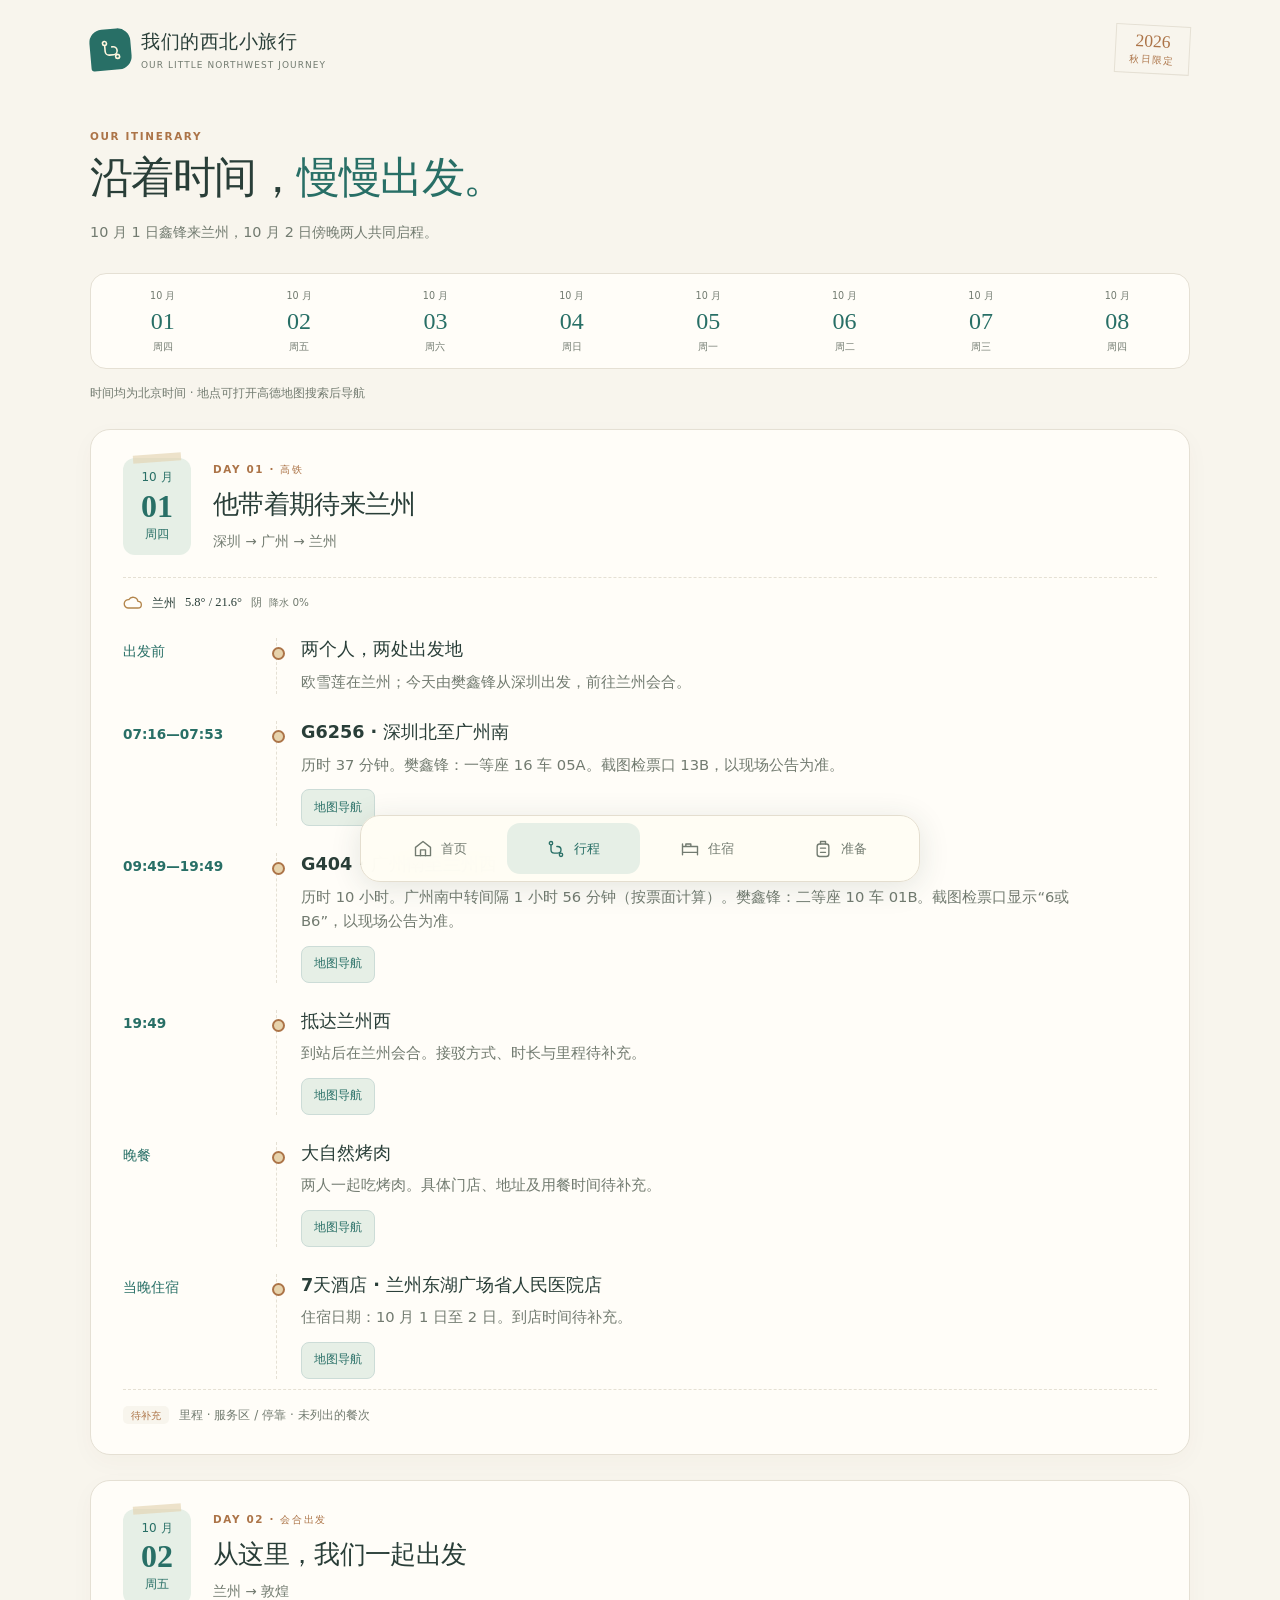
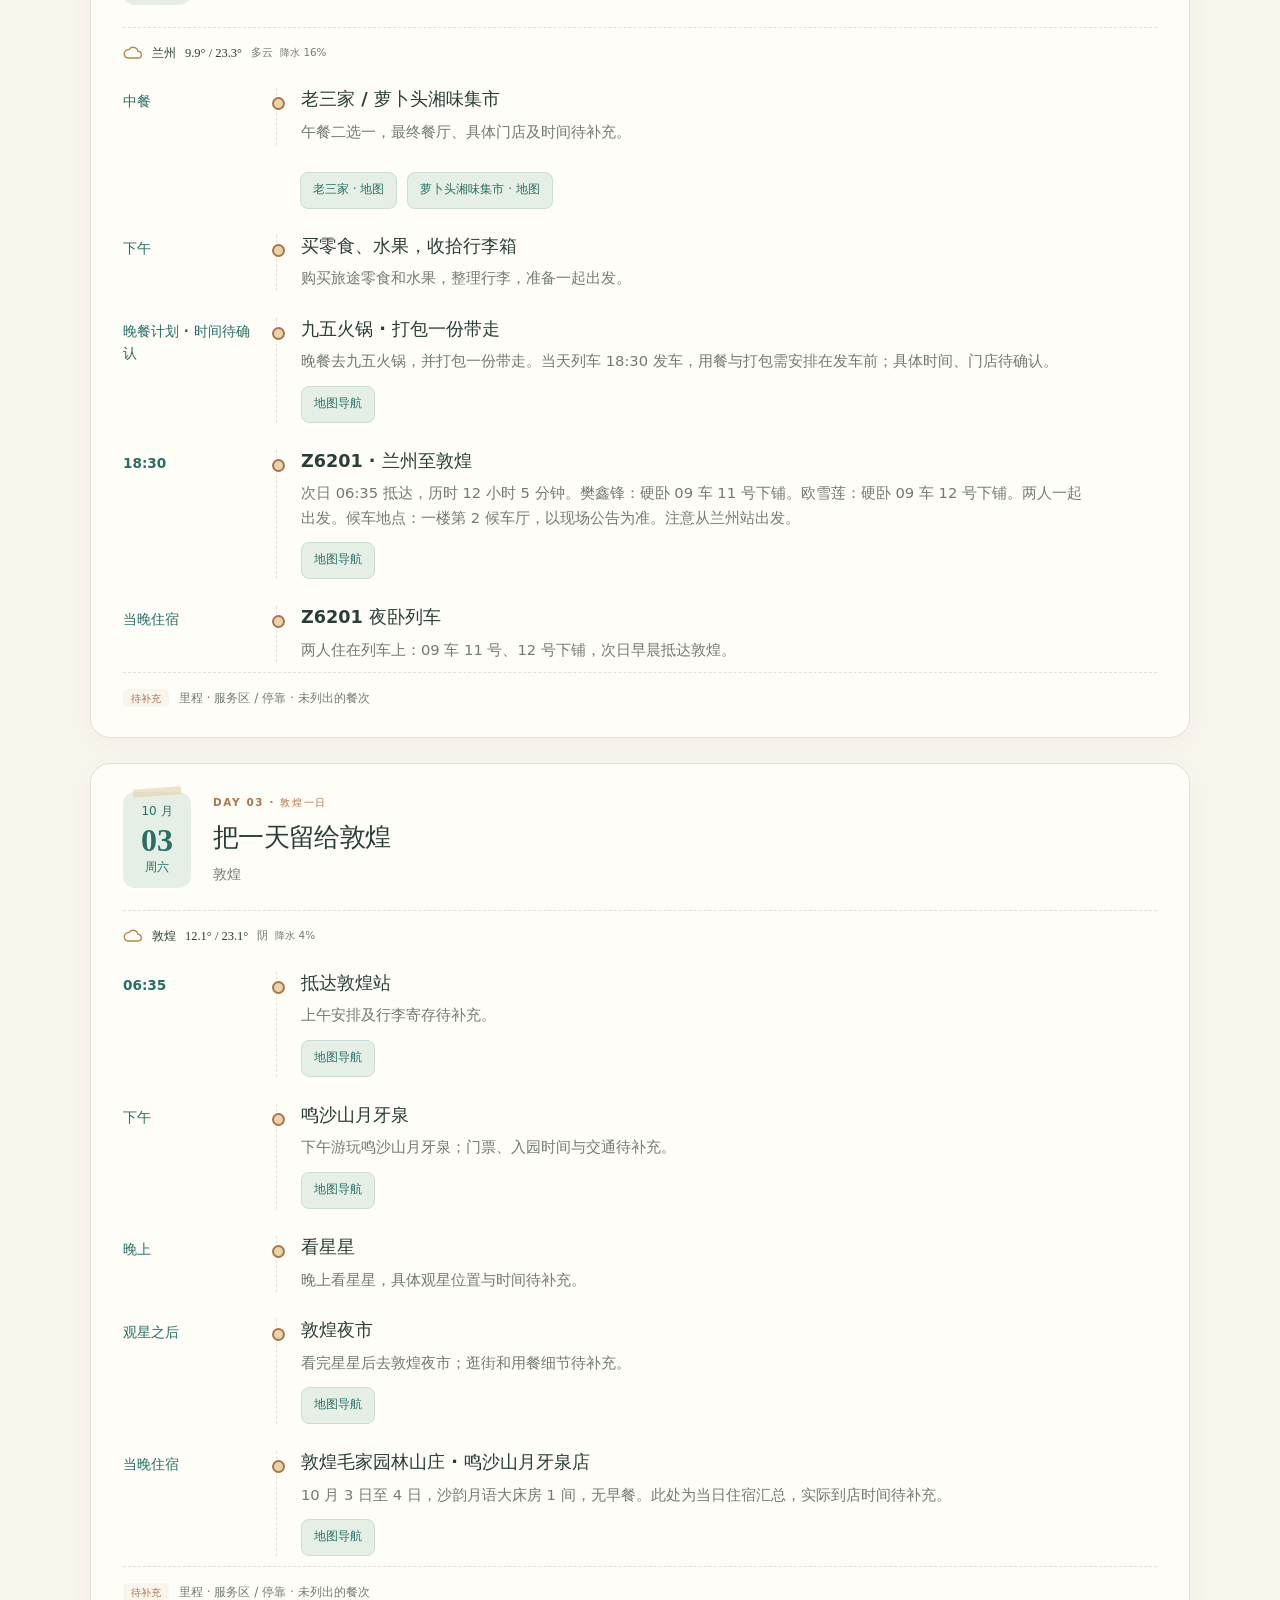
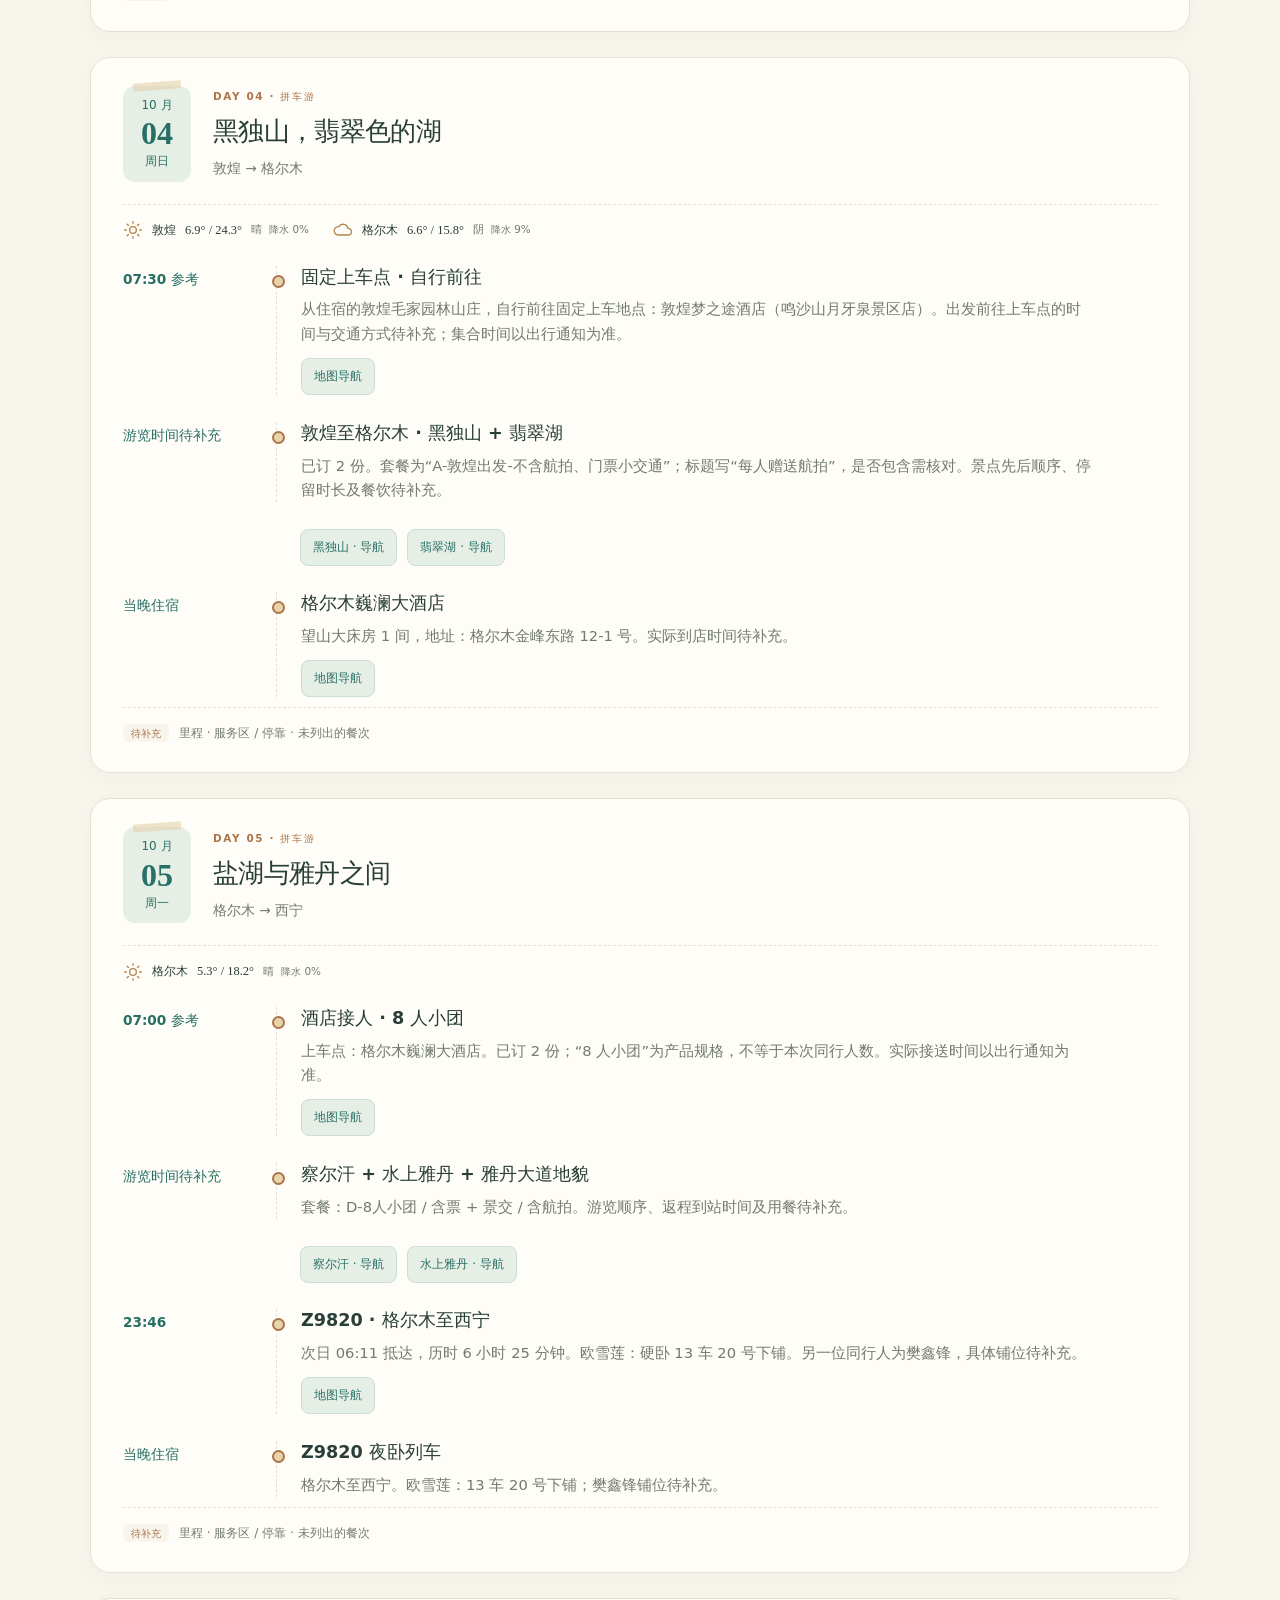
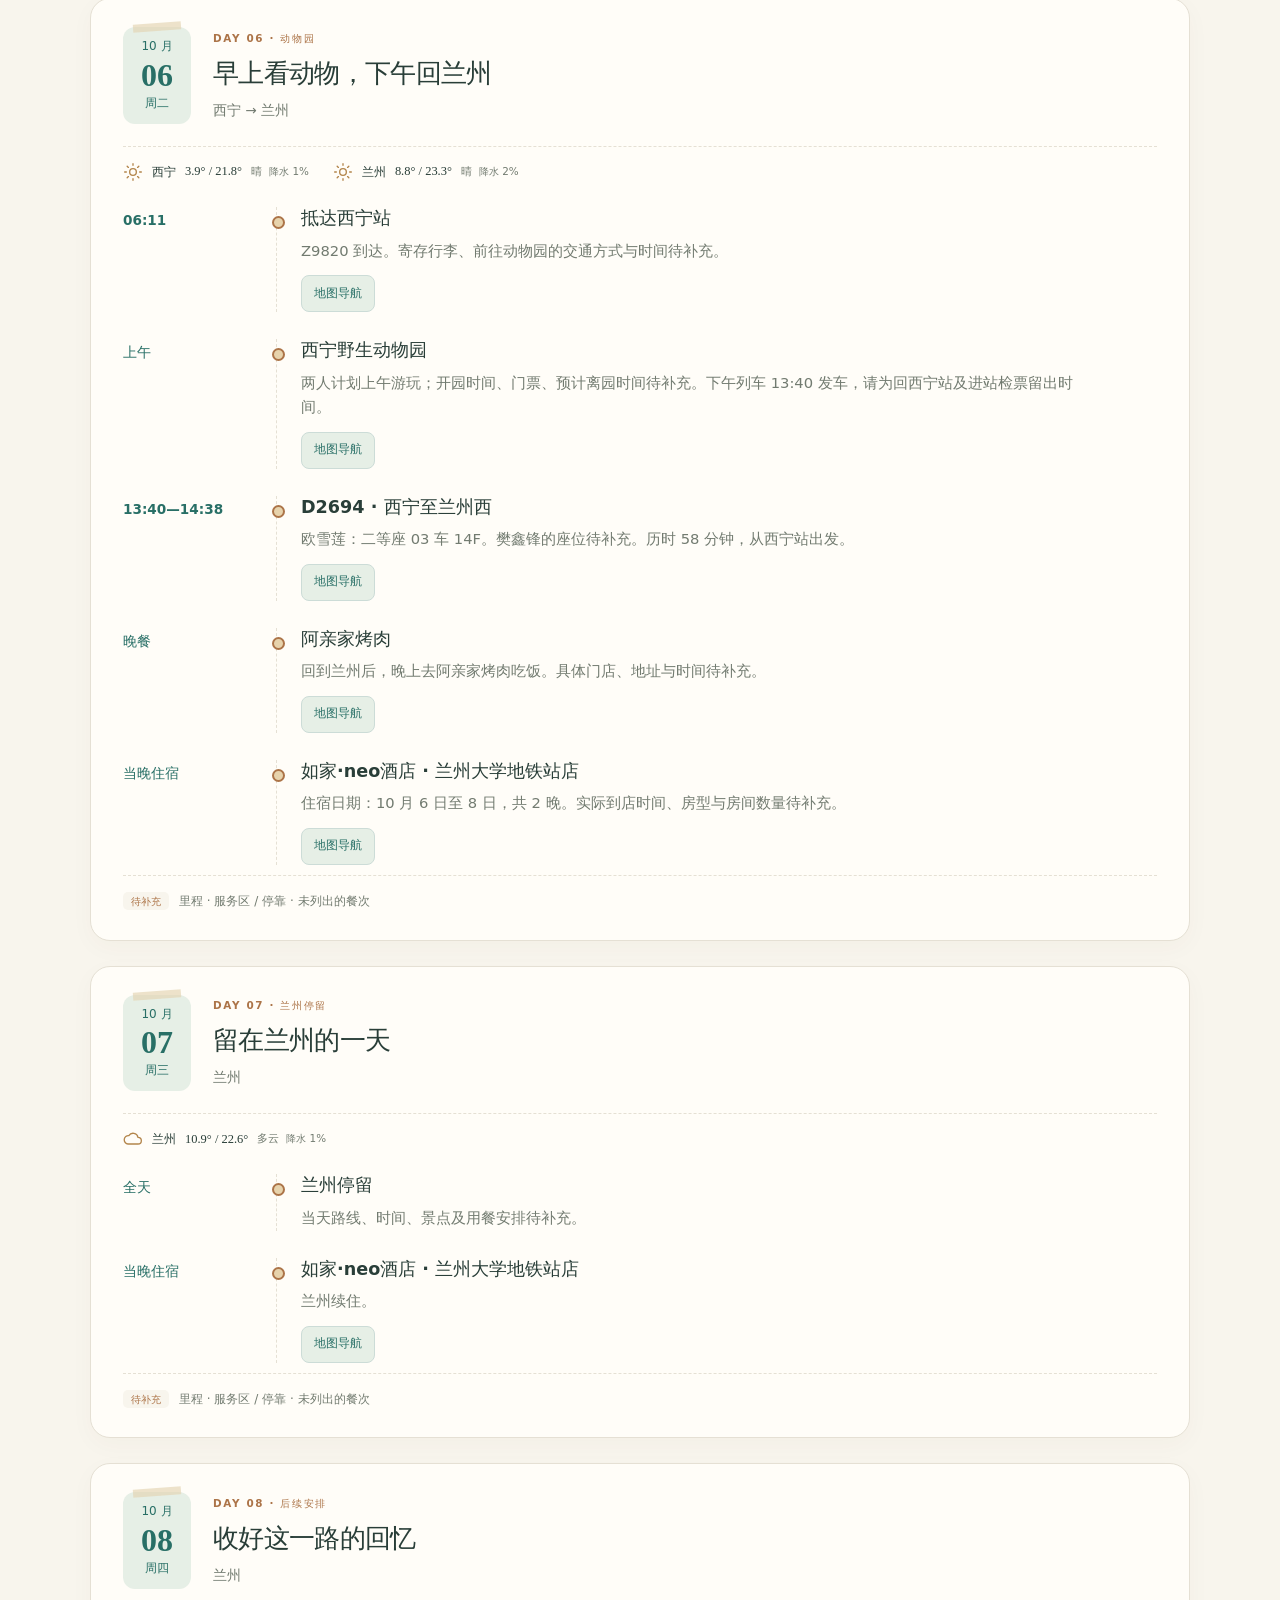
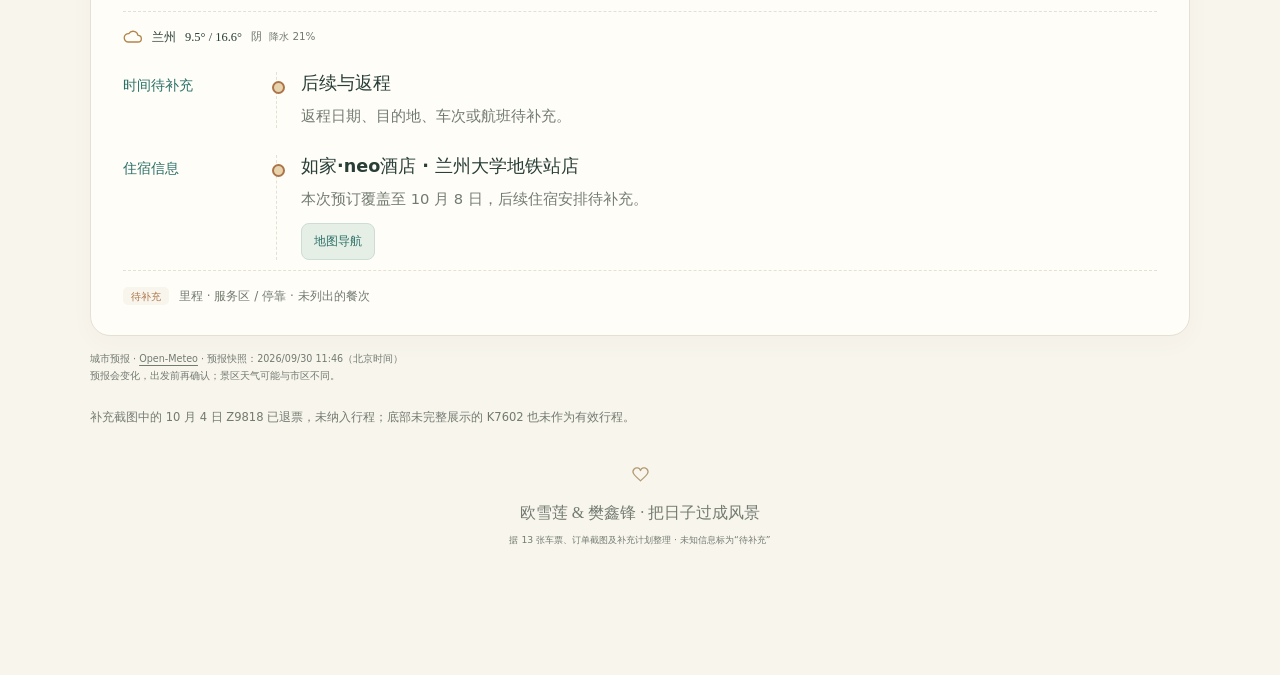
==== commit 6606cfe2: "Update meals, Dunhuang sightseeing, and fixed tour meeting point" ====
--- a/itinerary.html
+++ b/itinerary.html
@@ -1 +1 @@
-<!doctype html><html lang="zh-CN"><head><meta charset="utf-8"><meta name="viewport" content="width=device-width,initial-scale=1,viewport-fit=cover"><meta name="theme-color" content="#fcf8f0"><meta name="description" content="欧雪莲与樊鑫锋的2026国庆西北旅行手册：兰州会合，敦煌、格尔木、西宁，列车、酒店、天气与每日安排。"><meta name="robots" content="noindex,nofollow"><title>行程 · 我们的西北小旅行</title><link rel="icon" href="./favicon.svg" type="image/svg+xml"><link rel="stylesheet" href="./styles.css"><link rel="stylesheet" href="./redesign.css"><script defer src="./weather-data.js"></script><script defer src="./journal.js"></script></head><body><a class="skip" href="#main">跳至正文</a><header class="site-header"><a class="brand" href="./index.html"><span class="brand-mark"><svg class="icon" viewBox="0 0 24 24" aria-hidden="true"><circle cx="6" cy="5" r="2"/><circle cx="18" cy="19" r="2"/><path d="M6 7v6a4 4 0 0 0 4 4h4a4 4 0 0 0 0-8h-1"/></svg></span><span>我们的西北小旅行<small>OUR LITTLE NORTHWEST JOURNEY</small></span></a><span class="edition">2026<span>秋日限定</span></span></header><main id="main"><div class="page-heading"><span class="eyebrow">OUR ITINERARY</span><h1>沿着时间，<em>慢慢出发。</em></h1><p>10 月 1 日鑫锋来兰州，10 月 2 日傍晚两人共同启程。</p></div><nav class="date-nav" aria-label="按日期跳转"><a href="#day-01"><small>10 月</small><strong>01</strong><span>周四</span></a><a href="#day-02"><small>10 月</small><strong>02</strong><span>周五</span></a><a href="#day-03"><small>10 月</small><strong>03</strong><span>周六</span></a><a href="#day-04"><small>10 月</small><strong>04</strong><span>周日</span></a><a href="#day-05"><small>10 月</small><strong>05</strong><span>周一</span></a><a href="#day-06"><small>10 月</small><strong>06</strong><span>周二</span></a><a href="#day-07"><small>10 月</small><strong>07</strong><span>周三</span></a><a href="#day-08"><small>10 月</small><strong>08</strong><span>周四</span></a></nav><p class="map-help">时间均为北京时间 · 地点可打开高德地图搜索后导航</p><article class="day-card" id="day-01"><header class="day-heading"><div class="date-tile"><small>10 月</small><strong>01</strong><span>周四</span></div><div><p class="eyebrow">DAY 01 · 高铁</p><h2>他带着期待来兰州</h2><p>深圳 → 广州 → 兰州</p></div></header><div class="day-weather"><div class="weather-item weather-inline" data-weather-city="0" data-weather-date="2026-10-01"><span class="weather-symbol"><svg class="icon" viewBox="0 0 24 24" aria-hidden="true"><path d="M6 18a5 5 0 1 1 1-10 6 6 0 0 1 11 2 4 4 0 0 1 0 8Z"/></svg></span><div><span class="weather-place">兰州 <small>10.01</small></span><strong class="weather-temp">5.8° / 21.6°</strong></div><div class="weather-condition"><span>阴</span><small>降水 0%</small></div></div></div><div class="timeline"><div class="event"><div class="event-time">出发前</div><div class="event-body"><h3>两个人，两处出发地</h3><p>欧雪莲在兰州；今天由樊鑫锋从深圳出发，前往兰州会合。</p></div></div><div class="event"><div class="event-time">07:16—07:53</div><div class="event-body"><h3>G6256 · 深圳北至广州南</h3><p>历时 37 分钟。樊鑫锋：一等座 16 车 05A。截图检票口 13B，以现场公告为准。</p><a class="map-link" href="https://uri.amap.com/search?keyword=%E6%B7%B1%E5%9C%B3%E5%8C%97%E7%AB%99&amp;view=map&amp;src=travelhandbook&amp;callnative=1" target="_blank" rel="noopener noreferrer" aria-label="在高德地图查找深圳北站">地图导航</a></div></div><div class="event"><div class="event-time">09:49—19:49</div><div class="event-body"><h3>G404 · 广州南至兰州西</h3><p>历时 10 小时。广州南中转间隔 1 小时 56 分钟（按票面计算）。樊鑫锋：二等座 10 车 01B。截图检票口显示“6或B6”，以现场公告为准。</p><a class="map-link" href="https://uri.amap.com/search?keyword=%E5%B9%BF%E5%B7%9E%E5%8D%97%E7%AB%99&amp;view=map&amp;src=travelhandbook&amp;callnative=1" target="_blank" rel="noopener noreferrer" aria-label="在高德地图查找广州南站">地图导航</a></div></div><div class="event"><div class="event-time">19:49</div><div class="event-body"><h3>抵达兰州西</h3><p>到站后前往酒店；接驳方式、时长与里程待补充。</p><a class="map-link" href="https://uri.amap.com/search?keyword=%E5%85%B0%E5%B7%9E%E8%A5%BF%E7%AB%99&amp;view=map&amp;src=travelhandbook&amp;callnative=1" target="_blank" rel="noopener noreferrer" aria-label="在高德地图查找兰州西站">地图导航</a></div></div><div class="event"><div class="event-time">到店时间待补充</div><div class="event-body"><h3>入住 7天酒店</h3><p>兰州东湖广场省人民医院店。10 月 1 日 14:00 后入住，10 月 2 日 12:00 前退房。</p><a class="map-link" href="https://uri.amap.com/search?keyword=7%E5%A4%A9%E9%85%92%E5%BA%97%20%E5%85%B0%E5%B7%9E%E4%B8%9C%E6%B9%96%E5%B9%BF%E5%9C%BA%E7%9C%81%E4%BA%BA%E6%B0%91%E5%8C%BB%E9%99%A2%E5%BA%97&amp;view=map&amp;src=travelhandbook&amp;callnative=1" target="_blank" rel="noopener noreferrer" aria-label="在高德地图查找7天酒店 兰州东湖广场省人民医院店">地图导航</a></div></div></div><div class="day-meta"><span>待补充</span>里程 · 服务区 / 停靠 · 用餐安排</div></article><article class="day-card" id="day-02"><header class="day-heading"><div class="date-tile"><small>10 月</small><strong>02</strong><span>周五</span></div><div><p class="eyebrow">DAY 02 · 会合出发</p><h2>从这里，我们一起出发</h2><p>兰州 → 敦煌</p></div></header><div class="day-weather"><div class="weather-item weather-inline" data-weather-city="0" data-weather-date="2026-10-02"><span class="weather-symbol"><svg class="icon" viewBox="0 0 24 24" aria-hidden="true"><path d="M6 18a5 5 0 1 1 1-10 6 6 0 0 1 11 2 4 4 0 0 1 0 8Z"/></svg></span><div><span class="weather-place">兰州 <small>10.02</small></span><strong class="weather-temp">9.9° / 23.3°</strong></div><div class="weather-condition"><span>多云</span><small>降水 16%</small></div></div></div><div class="timeline"><div class="event"><div class="event-time">12:00 前</div><div class="event-body"><h3>酒店退房</h3><p>退房后至发车前的游玩、用餐和行李寄存安排待补充。</p></div></div><div class="event"><div class="event-time">18:30</div><div class="event-body"><h3>Z6201 · 兰州至敦煌</h3><p>次日 06:35 抵达，历时 12 小时 5 分钟。樊鑫锋：硬卧 09 车 11 号下铺。欧雪莲：硬卧 09 车 12 号下铺。两人一起出发。候车地点：一楼第 2 候车厅，以现场公告为准。注意从兰州站出发。</p><a class="map-link" href="https://uri.amap.com/search?keyword=%E5%85%B0%E5%B7%9E%E7%AB%99&amp;view=map&amp;src=travelhandbook&amp;callnative=1" target="_blank" rel="noopener noreferrer" aria-label="在高德地图查找兰州站">地图导航</a></div></div></div><div class="day-meta"><span>待补充</span>里程 · 服务区 / 停靠 · 用餐安排</div></article><article class="day-card" id="day-03"><header class="day-heading"><div class="date-tile"><small>10 月</small><strong>03</strong><span>周六</span></div><div><p class="eyebrow">DAY 03 · 敦煌一日</p><h2>把一天留给敦煌</h2><p>敦煌</p></div></header><div class="day-weather"><div class="weather-item weather-inline" data-weather-city="1" data-weather-date="2026-10-03"><span class="weather-symbol"><svg class="icon" viewBox="0 0 24 24" aria-hidden="true"><path d="M6 18a5 5 0 1 1 1-10 6 6 0 0 1 11 2 4 4 0 0 1 0 8Z"/></svg></span><div><span class="weather-place">敦煌 <small>10.03</small></span><strong class="weather-temp">12.1° / 23.1°</strong></div><div class="weather-condition"><span>阴</span><small>降水 4%</small></div></div></div><div class="timeline"><div class="event"><div class="event-time">06:35</div><div class="event-body"><h3>抵达敦煌站</h3><p>车站到酒店的接驳方式、时间及里程待补充。</p><a class="map-link" href="https://uri.amap.com/search?keyword=%E6%95%A6%E7%85%8C%E7%AB%99&amp;view=map&amp;src=travelhandbook&amp;callnative=1" target="_blank" rel="noopener noreferrer" aria-label="在高德地图查找敦煌站">地图导航</a></div></div><div class="event"><div class="event-time">08:00 后</div><div class="event-body"><h3>入住敦煌毛家园林山庄</h3><p>鸣沙山月牙泉店；沙韵月语大床房 1 间，无早餐，房型标示可住 2 人。凭姓名及身份证入住。</p><a class="map-link" href="https://uri.amap.com/search?keyword=%E6%95%A6%E7%85%8C%E6%AF%9B%E5%AE%B6%E5%9B%AD%E6%9E%97%E5%B1%B1%E5%BA%84%20%E9%B8%A3%E6%B2%99%E5%B1%B1%E6%9C%88%E7%89%99%E6%B3%89%E5%BA%97&amp;view=map&amp;src=travelhandbook&amp;callnative=1" target="_blank" rel="noopener noreferrer" aria-label="在高德地图查找敦煌毛家园林山庄 鸣沙山月牙泉店">地图导航</a></div></div><div class="event"><div class="event-time">当天</div><div class="event-body"><h3>敦煌游玩一日</h3><p>两人计划在敦煌玩一天。具体景点、门票预约、游览顺序与用餐待补充。</p></div></div></div><div class="day-meta"><span>待补充</span>里程 · 服务区 / 停靠 · 用餐安排</div></article><article class="day-card" id="day-04"><header class="day-heading"><div class="date-tile"><small>10 月</small><strong>04</strong><span>周日</span></div><div><p class="eyebrow">DAY 04 · 拼车游</p><h2>黑独山，翡翠色的湖</h2><p>敦煌 → 格尔木</p></div></header><div class="day-weather"><div class="weather-item weather-inline" data-weather-city="1" data-weather-date="2026-10-04"><span class="weather-symbol"><svg class="icon" viewBox="0 0 24 24" aria-hidden="true"><circle cx="12" cy="12" r="4"/><path d="M12 2v2m0 16v2M2 12h2m16 0h2M5 5l1.5 1.5m11 11L19 19M5 19l1.5-1.5m11-11L19 5"/></svg></span><div><span class="weather-place">敦煌 <small>10.04</small></span><strong class="weather-temp">6.9° / 24.3°</strong></div><div class="weather-condition"><span>晴</span><small>降水 0%</small></div></div><div class="weather-item weather-inline" data-weather-city="2" data-weather-date="2026-10-04"><span class="weather-symbol"><svg class="icon" viewBox="0 0 24 24" aria-hidden="true"><path d="M6 18a5 5 0 1 1 1-10 6 6 0 0 1 11 2 4 4 0 0 1 0 8Z"/></svg></span><div><span class="weather-place">格尔木 <small>10.04</small></span><strong class="weather-temp">6.6° / 15.8°</strong></div><div class="weather-condition"><span>阴</span><small>降水 9%</small></div></div></div><div class="timeline"><div class="event"><div class="event-time">07:30 参考</div><div class="event-body"><h3>拼车接人 · 地点需核对</h3><p>订单上车点：敦煌梦之途酒店（鸣沙山月牙泉景区店），与住宿订单不一致。实际接送可能提前或延后，以出行通知为准。</p><a class="map-link" href="https://uri.amap.com/search?keyword=%E6%95%A6%E7%85%8C%E6%A2%A6%E4%B9%8B%E9%80%94%E9%85%92%E5%BA%97%20%E9%B8%A3%E6%B2%99%E5%B1%B1%E6%9C%88%E7%89%99%E6%B3%89%E6%99%AF%E5%8C%BA%E5%BA%97&amp;view=map&amp;src=travelhandbook&amp;callnative=1" target="_blank" rel="noopener noreferrer" aria-label="在高德地图查找敦煌梦之途酒店 鸣沙山月牙泉景区店">地图导航</a></div></div><div class="event"><div class="event-time">游览时间待补充</div><div class="event-body"><h3>敦煌至格尔木 · 黑独山 + 翡翠湖</h3><p>已订 2 份。套餐为“A-敦煌出发-不含航拍、门票小交通”；标题写“每人赠送航拍”，是否包含需核对。景点先后顺序、停留时长及餐饮待补充。</p></div></div><div class="place-links"><a class="map-link" href="https://uri.amap.com/search?keyword=%E9%BB%91%E7%8B%AC%E5%B1%B1&amp;view=map&amp;src=travelhandbook&amp;callnative=1" target="_blank" rel="noopener noreferrer" aria-label="在高德地图查找黑独山">黑独山 · 导航</a><a class="map-link" href="https://uri.amap.com/search?keyword=%E7%BF%A1%E7%BF%A0%E6%B9%96&amp;view=map&amp;src=travelhandbook&amp;callnative=1" target="_blank" rel="noopener noreferrer" aria-label="在高德地图查找翡翠湖">翡翠湖 · 导航</a></div><div class="event"><div class="event-time">14:00 后可入住</div><div class="event-body"><h3>格尔木巍澜大酒店</h3><p>望山大床房 1 间，地址：格尔木金峰东路 12-1 号。实际到店时间待补充。</p><a class="map-link" href="https://uri.amap.com/search?keyword=%E6%A0%BC%E5%B0%94%E6%9C%A8%E5%B7%8D%E6%BE%9C%E5%A4%A7%E9%85%92%E5%BA%97&amp;view=map&amp;src=travelhandbook&amp;callnative=1" target="_blank" rel="noopener noreferrer" aria-label="在高德地图查找格尔木巍澜大酒店">地图导航</a></div></div></div><div class="day-meta"><span>待补充</span>里程 · 服务区 / 停靠 · 用餐安排</div></article><article class="day-card" id="day-05"><header class="day-heading"><div class="date-tile"><small>10 月</small><strong>05</strong><span>周一</span></div><div><p class="eyebrow">DAY 05 · 拼车游</p><h2>盐湖与雅丹之间</h2><p>格尔木 → 西宁</p></div></header><div class="day-weather"><div class="weather-item weather-inline" data-weather-city="2" data-weather-date="2026-10-05"><span class="weather-symbol"><svg class="icon" viewBox="0 0 24 24" aria-hidden="true"><circle cx="12" cy="12" r="4"/><path d="M12 2v2m0 16v2M2 12h2m16 0h2M5 5l1.5 1.5m11 11L19 19M5 19l1.5-1.5m11-11L19 5"/></svg></span><div><span class="weather-place">格尔木 <small>10.05</small></span><strong class="weather-temp">5.3° / 18.2°</strong></div><div class="weather-condition"><span>晴</span><small>降水 0%</small></div></div></div><div class="timeline"><div class="event"><div class="event-time">07:00 参考</div><div class="event-body"><h3>酒店接人 · 8 人小团</h3><p>上车点：格尔木巍澜大酒店。已订 2 份；“8 人小团”为产品规格，不等于本次同行人数。实际接送时间以出行通知为准。</p><a class="map-link" href="https://uri.amap.com/search?keyword=%E6%A0%BC%E5%B0%94%E6%9C%A8%E5%B7%8D%E6%BE%9C%E5%A4%A7%E9%85%92%E5%BA%97&amp;view=map&amp;src=travelhandbook&amp;callnative=1" target="_blank" rel="noopener noreferrer" aria-label="在高德地图查找格尔木巍澜大酒店">地图导航</a></div></div><div class="event"><div class="event-time">游览时间待补充</div><div class="event-body"><h3>察尔汗 + 水上雅丹 + 雅丹大道地貌</h3><p>套餐：D-8人小团 / 含票 + 景交 / 含航拍。游览顺序、返程到站时间及用餐待补充。</p></div></div><div class="place-links"><a class="map-link" href="https://uri.amap.com/search?keyword=%E5%AF%9F%E5%B0%94%E6%B1%97%E7%9B%90%E6%B9%96&amp;view=map&amp;src=travelhandbook&amp;callnative=1" target="_blank" rel="noopener noreferrer" aria-label="在高德地图查找察尔汗盐湖">察尔汗 · 导航</a><a class="map-link" href="https://uri.amap.com/search?keyword=%E6%B0%B4%E4%B8%8A%E9%9B%85%E4%B8%B9&amp;view=map&amp;src=travelhandbook&amp;callnative=1" target="_blank" rel="noopener noreferrer" aria-label="在高德地图查找水上雅丹">水上雅丹 · 导航</a></div><div class="event"><div class="event-time">12:00 前</div><div class="event-body"><h3>酒店退房截止</h3><p>早间已出发，退房和行李寄存安排待补充。</p></div></div><div class="event"><div class="event-time">23:46</div><div class="event-body"><h3>Z9820 · 格尔木至西宁</h3><p>次日 06:11 抵达，历时 6 小时 25 分钟。欧雪莲：硬卧 13 车 20 号下铺。另一位同行人为樊鑫锋，具体铺位待补充。</p><a class="map-link" href="https://uri.amap.com/search?keyword=%E6%A0%BC%E5%B0%94%E6%9C%A8%E7%AB%99&amp;view=map&amp;src=travelhandbook&amp;callnative=1" target="_blank" rel="noopener noreferrer" aria-label="在高德地图查找格尔木站">地图导航</a></div></div></div><div class="day-meta"><span>待补充</span>里程 · 服务区 / 停靠 · 用餐安排</div></article><article class="day-card" id="day-06"><header class="day-heading"><div class="date-tile"><small>10 月</small><strong>06</strong><span>周二</span></div><div><p class="eyebrow">DAY 06 · 动物园</p><h2>早上看动物，下午回兰州</h2><p>西宁 → 兰州</p></div></header><div class="day-weather"><div class="weather-item weather-inline" data-weather-city="3" data-weather-date="2026-10-06"><span class="weather-symbol"><svg class="icon" viewBox="0 0 24 24" aria-hidden="true"><circle cx="12" cy="12" r="4"/><path d="M12 2v2m0 16v2M2 12h2m16 0h2M5 5l1.5 1.5m11 11L19 19M5 19l1.5-1.5m11-11L19 5"/></svg></span><div><span class="weather-place">西宁 <small>10.06</small></span><strong class="weather-temp">3.9° / 21.8°</strong></div><div class="weather-condition"><span>晴</span><small>降水 1%</small></div></div><div class="weather-item weather-inline" data-weather-city="0" data-weather-date="2026-10-06"><span class="weather-symbol"><svg class="icon" viewBox="0 0 24 24" aria-hidden="true"><circle cx="12" cy="12" r="4"/><path d="M12 2v2m0 16v2M2 12h2m16 0h2M5 5l1.5 1.5m11 11L19 19M5 19l1.5-1.5m11-11L19 5"/></svg></span><div><span class="weather-place">兰州 <small>10.06</small></span><strong class="weather-temp">8.8° / 23.3°</strong></div><div class="weather-condition"><span>晴</span><small>降水 2%</small></div></div></div><div class="timeline"><div class="event"><div class="event-time">06:11</div><div class="event-body"><h3>抵达西宁站</h3><p>Z9820 到达。寄存行李、前往动物园的交通方式与时间待补充。</p><a class="map-link" href="https://uri.amap.com/search?keyword=%E8%A5%BF%E5%AE%81%E7%AB%99&amp;view=map&amp;src=travelhandbook&amp;callnative=1" target="_blank" rel="noopener noreferrer" aria-label="在高德地图查找西宁站">地图导航</a></div></div><div class="event"><div class="event-time">上午</div><div class="event-body"><h3>西宁野生动物园</h3><p>两人计划上午游玩；开园时间、门票、预计离园时间待补充。下午列车 13:40 发车，请为回西宁站及进站检票留出时间。</p><a class="map-link" href="https://uri.amap.com/search?keyword=%E8%A5%BF%E5%AE%81%E9%87%8E%E7%94%9F%E5%8A%A8%E7%89%A9%E5%9B%AD&amp;view=map&amp;src=travelhandbook&amp;callnative=1" target="_blank" rel="noopener noreferrer" aria-label="在高德地图查找西宁野生动物园">地图导航</a></div></div><div class="event"><div class="event-time">13:40—14:38</div><div class="event-body"><h3>D2694 · 西宁至兰州西</h3><p>欧雪莲：二等座 03 车 14F。樊鑫锋的座位待补充。历时 58 分钟，从西宁站出发。</p><a class="map-link" href="https://uri.amap.com/search?keyword=%E8%A5%BF%E5%AE%81%E7%AB%99&amp;view=map&amp;src=travelhandbook&amp;callnative=1" target="_blank" rel="noopener noreferrer" aria-label="在高德地图查找西宁站">地图导航</a></div></div><div class="event"><div class="event-time">14:00 后可入住</div><div class="event-body"><h3>如家·neo酒店 · 兰州大学地铁站店</h3><p>预订 10 月 6 日至 8 日，共 2 晚。实际到店时间、房型与房间数量待补充。</p><a class="map-link" href="https://uri.amap.com/search?keyword=%E5%A6%82%E5%AE%B6neo%E9%85%92%E5%BA%97%20%E5%85%B0%E5%B7%9E%E5%A4%A7%E5%AD%A6%E5%9C%B0%E9%93%81%E7%AB%99%E5%BA%97&amp;view=map&amp;src=travelhandbook&amp;callnative=1" target="_blank" rel="noopener noreferrer" aria-label="在高德地图查找如家neo酒店 兰州大学地铁站店">地图导航</a></div></div></div><div class="day-meta"><span>待补充</span>里程 · 服务区 / 停靠 · 用餐安排</div></article><article class="day-card" id="day-07"><header class="day-heading"><div class="date-tile"><small>10 月</small><strong>07</strong><span>周三</span></div><div><p class="eyebrow">DAY 07 · 兰州停留</p><h2>留在兰州的一天</h2><p>兰州</p></div></header><div class="day-weather"><div class="weather-item weather-inline" data-weather-city="0" data-weather-date="2026-10-07"><span class="weather-symbol"><svg class="icon" viewBox="0 0 24 24" aria-hidden="true"><path d="M6 18a5 5 0 1 1 1-10 6 6 0 0 1 11 2 4 4 0 0 1 0 8Z"/></svg></span><div><span class="weather-place">兰州 <small>10.07</small></span><strong class="weather-temp">10.9° / 22.6°</strong></div><div class="weather-condition"><span>多云</span><small>降水 1%</small></div></div></div><div class="timeline"><div class="event"><div class="event-time">全天</div><div class="event-body"><h3>兰州停留</h3><p>如家·neo酒店（兰州大学地铁站店）续住。当天路线、时间、景点及用餐安排待补充。</p></div></div></div><div class="day-meta"><span>待补充</span>里程 · 服务区 / 停靠 · 用餐安排</div></article><article class="day-card" id="day-08"><header class="day-heading"><div class="date-tile"><small>10 月</small><strong>08</strong><span>周四</span></div><div><p class="eyebrow">DAY 08 · 退房</p><h2>收好这一路的回忆</h2><p>兰州</p></div></header><div class="day-weather"><div class="weather-item weather-inline" data-weather-city="0" data-weather-date="2026-10-08"><span class="weather-symbol"><svg class="icon" viewBox="0 0 24 24" aria-hidden="true"><path d="M6 18a5 5 0 1 1 1-10 6 6 0 0 1 11 2 4 4 0 0 1 0 8Z"/></svg></span><div><span class="weather-place">兰州 <small>10.08</small></span><strong class="weather-temp">9.5° / 16.6°</strong></div><div class="weather-condition"><span>阴</span><small>降水 21%</small></div></div></div><div class="timeline"><div class="event"><div class="event-time">14:00 前</div><div class="event-body"><h3>如家·neo酒店退房</h3><p>到店报住客姓名并出示证件的提示见酒店订单；离店后的行李安排待补充。</p></div></div><div class="event"><div class="event-time">时间待补充</div><div class="event-body"><h3>后续与返程</h3><p>资料覆盖至本日退房；返程日期、目的地、车次或航班均待补充。</p></div></div></div><div class="day-meta"><span>待补充</span>里程 · 服务区 / 停靠 · 用餐安排</div></article><p class="weather-source">城市预报 · <a href="https://open-meteo.com/" target="_blank" rel="noopener noreferrer">Open-Meteo</a> · <span data-weather-status>获取于 2026-09-30 11:46（北京时间）</span><br>预报会变化，出发前再确认；景区天气可能与市区不同。</p><p class="source-note">补充截图中的 10 月 4 日 Z9818 已退票，未纳入行程；底部未完整展示的 K7602 也未作为有效行程。</p></main><footer class="footer"><span class="footer-heart"><svg class="icon" viewBox="0 0 24 24" aria-hidden="true"><path d="M20 5c-3-3-7-1-8 2-1-3-5-5-8-2-5 5 3 10 8 15 5-5 13-10 8-15Z"/></svg></span><p>欧雪莲 & 樊鑫锋 · 把日子过成风景</p><small>据 13 张车票、订单截图及补充计划整理 · 未知信息标为“待补充”</small></footer><nav class="bottom-nav" aria-label="主导航"><a href="./index.html" ><svg class="icon" viewBox="0 0 24 24" aria-hidden="true"><path d="m3 10 9-7 9 7v10H3Z"/><path d="M9 20v-7h6v7"/></svg><span>首页</span></a><a href="./itinerary.html" aria-current="page"><svg class="icon" viewBox="0 0 24 24" aria-hidden="true"><circle cx="6" cy="5" r="2"/><circle cx="18" cy="19" r="2"/><path d="M6 7v6a4 4 0 0 0 4 4h4a4 4 0 0 0 0-8h-1"/></svg><span>行程</span></a><a href="./stays.html" ><svg class="icon" viewBox="0 0 24 24" aria-hidden="true"><path d="M3 19V6m18 13V9H3m0 7h18M7 9V6h6v3"/></svg><span>住宿</span></a><a href="./prepare.html" ><svg class="icon" viewBox="0 0 24 24" aria-hidden="true"><rect x="5" y="6" width="14" height="15" rx="3"/><path d="M9 6V3h6v3M9 11h6M9 16h6"/></svg><span>准备</span></a></nav></body></html>+<!doctype html><html lang="zh-CN"><head><meta charset="utf-8"><meta name="viewport" content="width=device-width,initial-scale=1,viewport-fit=cover"><meta name="theme-color" content="#fcf8f0"><meta name="description" content="欧雪莲与樊鑫锋的2026国庆西北旅行手册：兰州会合，敦煌、格尔木、西宁，列车、酒店、天气与每日安排。"><meta name="robots" content="noindex,nofollow"><title>行程 · 我们的西北小旅行</title><link rel="icon" href="./favicon.svg" type="image/svg+xml"><link rel="stylesheet" href="./styles.css"><link rel="stylesheet" href="./redesign.css"><script defer src="./weather-data.js"></script><script defer src="./journal.js"></script></head><body><a class="skip" href="#main">跳至正文</a><header class="site-header"><a class="brand" href="./index.html"><span class="brand-mark"><svg class="icon" viewBox="0 0 24 24" aria-hidden="true"><circle cx="6" cy="5" r="2"/><circle cx="18" cy="19" r="2"/><path d="M6 7v6a4 4 0 0 0 4 4h4a4 4 0 0 0 0-8h-1"/></svg></span><span>我们的西北小旅行<small>OUR LITTLE NORTHWEST JOURNEY</small></span></a><span class="edition">2026<span>秋日限定</span></span></header><main id="main"><div class="page-heading"><span class="eyebrow">OUR ITINERARY</span><h1>沿着时间，<em>慢慢出发。</em></h1><p>10 月 1 日鑫锋来兰州，10 月 2 日傍晚两人共同启程。</p></div><nav class="date-nav" aria-label="按日期跳转"><a href="#day-01"><small>10 月</small><strong>01</strong><span>周四</span></a><a href="#day-02"><small>10 月</small><strong>02</strong><span>周五</span></a><a href="#day-03"><small>10 月</small><strong>03</strong><span>周六</span></a><a href="#day-04"><small>10 月</small><strong>04</strong><span>周日</span></a><a href="#day-05"><small>10 月</small><strong>05</strong><span>周一</span></a><a href="#day-06"><small>10 月</small><strong>06</strong><span>周二</span></a><a href="#day-07"><small>10 月</small><strong>07</strong><span>周三</span></a><a href="#day-08"><small>10 月</small><strong>08</strong><span>周四</span></a></nav><p class="map-help">时间均为北京时间 · 地点可打开高德地图搜索后导航</p><article class="day-card" id="day-01"><header class="day-heading"><div class="date-tile"><small>10 月</small><strong>01</strong><span>周四</span></div><div><p class="eyebrow">DAY 01 · 高铁</p><h2>他带着期待来兰州</h2><p>深圳 → 广州 → 兰州</p></div></header><div class="day-weather"><div class="weather-item weather-inline" data-weather-city="0" data-weather-date="2026-10-01"><span class="weather-symbol"><svg class="icon" viewBox="0 0 24 24" aria-hidden="true"><path d="M6 18a5 5 0 1 1 1-10 6 6 0 0 1 11 2 4 4 0 0 1 0 8Z"/></svg></span><div><span class="weather-place">兰州 <small>10.01</small></span><strong class="weather-temp">5.8° / 21.6°</strong></div><div class="weather-condition"><span>阴</span><small>降水 0%</small></div></div></div><div class="timeline"><div class="event"><div class="event-time">出发前</div><div class="event-body"><h3>两个人，两处出发地</h3><p>欧雪莲在兰州；今天由樊鑫锋从深圳出发，前往兰州会合。</p></div></div><div class="event"><div class="event-time">07:16—07:53</div><div class="event-body"><h3>G6256 · 深圳北至广州南</h3><p>历时 37 分钟。樊鑫锋：一等座 16 车 05A。截图检票口 13B，以现场公告为准。</p><a class="map-link" href="https://uri.amap.com/search?keyword=%E6%B7%B1%E5%9C%B3%E5%8C%97%E7%AB%99&amp;view=map&amp;src=travelhandbook&amp;callnative=1" target="_blank" rel="noopener noreferrer" aria-label="在高德地图查找深圳北站">地图导航</a></div></div><div class="event"><div class="event-time">09:49—19:49</div><div class="event-body"><h3>G404 · 广州南至兰州西</h3><p>历时 10 小时。广州南中转间隔 1 小时 56 分钟（按票面计算）。樊鑫锋：二等座 10 车 01B。截图检票口显示“6或B6”，以现场公告为准。</p><a class="map-link" href="https://uri.amap.com/search?keyword=%E5%B9%BF%E5%B7%9E%E5%8D%97%E7%AB%99&amp;view=map&amp;src=travelhandbook&amp;callnative=1" target="_blank" rel="noopener noreferrer" aria-label="在高德地图查找广州南站">地图导航</a></div></div><div class="event"><div class="event-time">19:49</div><div class="event-body"><h3>抵达兰州西</h3><p>到站后在兰州会合。接驳方式、时长与里程待补充。</p><a class="map-link" href="https://uri.amap.com/search?keyword=%E5%85%B0%E5%B7%9E%E8%A5%BF%E7%AB%99&amp;view=map&amp;src=travelhandbook&amp;callnative=1" target="_blank" rel="noopener noreferrer" aria-label="在高德地图查找兰州西站">地图导航</a></div></div><div class="event"><div class="event-time">晚餐</div><div class="event-body"><h3>大自然烤肉</h3><p>两人一起吃烤肉。具体门店、地址及用餐时间待补充。</p><a class="map-link" href="https://uri.amap.com/search?keyword=%E5%85%B0%E5%B7%9E%20%E5%A4%A7%E8%87%AA%E7%84%B6%E7%83%A4%E8%82%89&amp;view=map&amp;src=travelhandbook&amp;callnative=1" target="_blank" rel="noopener noreferrer" aria-label="在高德地图查找兰州 大自然烤肉">地图导航</a></div></div><div class="event"><div class="event-time">当晚住宿</div><div class="event-body"><h3>7天酒店 · 兰州东湖广场省人民医院店</h3><p>住宿日期：10 月 1 日至 2 日。到店时间待补充。</p><a class="map-link" href="https://uri.amap.com/search?keyword=7%E5%A4%A9%E9%85%92%E5%BA%97%20%E5%85%B0%E5%B7%9E%E4%B8%9C%E6%B9%96%E5%B9%BF%E5%9C%BA%E7%9C%81%E4%BA%BA%E6%B0%91%E5%8C%BB%E9%99%A2%E5%BA%97&amp;view=map&amp;src=travelhandbook&amp;callnative=1" target="_blank" rel="noopener noreferrer" aria-label="在高德地图查找7天酒店 兰州东湖广场省人民医院店">地图导航</a></div></div></div><div class="day-meta"><span>待补充</span>里程 · 服务区 / 停靠 · 未列出的餐次</div></article><article class="day-card" id="day-02"><header class="day-heading"><div class="date-tile"><small>10 月</small><strong>02</strong><span>周五</span></div><div><p class="eyebrow">DAY 02 · 会合出发</p><h2>从这里，我们一起出发</h2><p>兰州 → 敦煌</p></div></header><div class="day-weather"><div class="weather-item weather-inline" data-weather-city="0" data-weather-date="2026-10-02"><span class="weather-symbol"><svg class="icon" viewBox="0 0 24 24" aria-hidden="true"><path d="M6 18a5 5 0 1 1 1-10 6 6 0 0 1 11 2 4 4 0 0 1 0 8Z"/></svg></span><div><span class="weather-place">兰州 <small>10.02</small></span><strong class="weather-temp">9.9° / 23.3°</strong></div><div class="weather-condition"><span>多云</span><small>降水 16%</small></div></div></div><div class="timeline"><div class="event"><div class="event-time">中餐</div><div class="event-body"><h3>老三家 / 萝卜头湘味集市</h3><p>午餐二选一，最终餐厅、具体门店及时间待补充。</p></div></div><div class="place-links"><a class="map-link" href="https://uri.amap.com/search?keyword=%E5%85%B0%E5%B7%9E%20%E8%80%81%E4%B8%89%E5%AE%B6&amp;view=map&amp;src=travelhandbook&amp;callnative=1" target="_blank" rel="noopener noreferrer" aria-label="在高德地图查找兰州 老三家">老三家 · 地图</a><a class="map-link" href="https://uri.amap.com/search?keyword=%E5%85%B0%E5%B7%9E%20%E8%90%9D%E5%8D%9C%E5%A4%B4%E6%B9%98%E5%91%B3%E9%9B%86%E5%B8%82&amp;view=map&amp;src=travelhandbook&amp;callnative=1" target="_blank" rel="noopener noreferrer" aria-label="在高德地图查找兰州 萝卜头湘味集市">萝卜头湘味集市 · 地图</a></div><div class="event"><div class="event-time">下午</div><div class="event-body"><h3>买零食、水果，收拾行李箱</h3><p>购买旅途零食和水果，整理行李，准备一起出发。</p></div></div><div class="event"><div class="event-time">晚餐计划 · 时间待确认</div><div class="event-body"><h3>九五火锅 · 打包一份带走</h3><p>晚餐去九五火锅，并打包一份带走。当天列车 18:30 发车，用餐与打包需安排在发车前；具体时间、门店待确认。</p><a class="map-link" href="https://uri.amap.com/search?keyword=%E5%85%B0%E5%B7%9E%20%E4%B9%9D%E4%BA%94%E7%81%AB%E9%94%85&amp;view=map&amp;src=travelhandbook&amp;callnative=1" target="_blank" rel="noopener noreferrer" aria-label="在高德地图查找兰州 九五火锅">地图导航</a></div></div><div class="event"><div class="event-time">18:30</div><div class="event-body"><h3>Z6201 · 兰州至敦煌</h3><p>次日 06:35 抵达，历时 12 小时 5 分钟。樊鑫锋：硬卧 09 车 11 号下铺。欧雪莲：硬卧 09 车 12 号下铺。两人一起出发。候车地点：一楼第 2 候车厅，以现场公告为准。注意从兰州站出发。</p><a class="map-link" href="https://uri.amap.com/search?keyword=%E5%85%B0%E5%B7%9E%E7%AB%99&amp;view=map&amp;src=travelhandbook&amp;callnative=1" target="_blank" rel="noopener noreferrer" aria-label="在高德地图查找兰州站">地图导航</a></div></div><div class="event"><div class="event-time">当晚住宿</div><div class="event-body"><h3>Z6201 夜卧列车</h3><p>两人住在列车上：09 车 11 号、12 号下铺，次日早晨抵达敦煌。</p></div></div></div><div class="day-meta"><span>待补充</span>里程 · 服务区 / 停靠 · 未列出的餐次</div></article><article class="day-card" id="day-03"><header class="day-heading"><div class="date-tile"><small>10 月</small><strong>03</strong><span>周六</span></div><div><p class="eyebrow">DAY 03 · 敦煌一日</p><h2>把一天留给敦煌</h2><p>敦煌</p></div></header><div class="day-weather"><div class="weather-item weather-inline" data-weather-city="1" data-weather-date="2026-10-03"><span class="weather-symbol"><svg class="icon" viewBox="0 0 24 24" aria-hidden="true"><path d="M6 18a5 5 0 1 1 1-10 6 6 0 0 1 11 2 4 4 0 0 1 0 8Z"/></svg></span><div><span class="weather-place">敦煌 <small>10.03</small></span><strong class="weather-temp">12.1° / 23.1°</strong></div><div class="weather-condition"><span>阴</span><small>降水 4%</small></div></div></div><div class="timeline"><div class="event"><div class="event-time">06:35</div><div class="event-body"><h3>抵达敦煌站</h3><p>上午安排及行李寄存待补充。</p><a class="map-link" href="https://uri.amap.com/search?keyword=%E6%95%A6%E7%85%8C%E7%AB%99&amp;view=map&amp;src=travelhandbook&amp;callnative=1" target="_blank" rel="noopener noreferrer" aria-label="在高德地图查找敦煌站">地图导航</a></div></div><div class="event"><div class="event-time">下午</div><div class="event-body"><h3>鸣沙山月牙泉</h3><p>下午游玩鸣沙山月牙泉；门票、入园时间与交通待补充。</p><a class="map-link" href="https://uri.amap.com/search?keyword=%E6%95%A6%E7%85%8C%20%E9%B8%A3%E6%B2%99%E5%B1%B1%E6%9C%88%E7%89%99%E6%B3%89&amp;view=map&amp;src=travelhandbook&amp;callnative=1" target="_blank" rel="noopener noreferrer" aria-label="在高德地图查找敦煌 鸣沙山月牙泉">地图导航</a></div></div><div class="event"><div class="event-time">晚上</div><div class="event-body"><h3>看星星</h3><p>晚上看星星，具体观星位置与时间待补充。</p></div></div><div class="event"><div class="event-time">观星之后</div><div class="event-body"><h3>敦煌夜市</h3><p>看完星星后去敦煌夜市；逛街和用餐细节待补充。</p><a class="map-link" href="https://uri.amap.com/search?keyword=%E6%95%A6%E7%85%8C%E5%A4%9C%E5%B8%82&amp;view=map&amp;src=travelhandbook&amp;callnative=1" target="_blank" rel="noopener noreferrer" aria-label="在高德地图查找敦煌夜市">地图导航</a></div></div><div class="event"><div class="event-time">当晚住宿</div><div class="event-body"><h3>敦煌毛家园林山庄 · 鸣沙山月牙泉店</h3><p>10 月 3 日至 4 日，沙韵月语大床房 1 间，无早餐。此处为当日住宿汇总，实际到店时间待补充。</p><a class="map-link" href="https://uri.amap.com/search?keyword=%E6%95%A6%E7%85%8C%E6%AF%9B%E5%AE%B6%E5%9B%AD%E6%9E%97%E5%B1%B1%E5%BA%84%20%E9%B8%A3%E6%B2%99%E5%B1%B1%E6%9C%88%E7%89%99%E6%B3%89%E5%BA%97&amp;view=map&amp;src=travelhandbook&amp;callnative=1" target="_blank" rel="noopener noreferrer" aria-label="在高德地图查找敦煌毛家园林山庄 鸣沙山月牙泉店">地图导航</a></div></div></div><div class="day-meta"><span>待补充</span>里程 · 服务区 / 停靠 · 未列出的餐次</div></article><article class="day-card" id="day-04"><header class="day-heading"><div class="date-tile"><small>10 月</small><strong>04</strong><span>周日</span></div><div><p class="eyebrow">DAY 04 · 拼车游</p><h2>黑独山，翡翠色的湖</h2><p>敦煌 → 格尔木</p></div></header><div class="day-weather"><div class="weather-item weather-inline" data-weather-city="1" data-weather-date="2026-10-04"><span class="weather-symbol"><svg class="icon" viewBox="0 0 24 24" aria-hidden="true"><circle cx="12" cy="12" r="4"/><path d="M12 2v2m0 16v2M2 12h2m16 0h2M5 5l1.5 1.5m11 11L19 19M5 19l1.5-1.5m11-11L19 5"/></svg></span><div><span class="weather-place">敦煌 <small>10.04</small></span><strong class="weather-temp">6.9° / 24.3°</strong></div><div class="weather-condition"><span>晴</span><small>降水 0%</small></div></div><div class="weather-item weather-inline" data-weather-city="2" data-weather-date="2026-10-04"><span class="weather-symbol"><svg class="icon" viewBox="0 0 24 24" aria-hidden="true"><path d="M6 18a5 5 0 1 1 1-10 6 6 0 0 1 11 2 4 4 0 0 1 0 8Z"/></svg></span><div><span class="weather-place">格尔木 <small>10.04</small></span><strong class="weather-temp">6.6° / 15.8°</strong></div><div class="weather-condition"><span>阴</span><small>降水 9%</small></div></div></div><div class="timeline"><div class="event"><div class="event-time">07:30 参考</div><div class="event-body"><h3>固定上车点 · 自行前往</h3><p>从住宿的敦煌毛家园林山庄，自行前往固定上车地点：敦煌梦之途酒店（鸣沙山月牙泉景区店）。出发前往上车点的时间与交通方式待补充；集合时间以出行通知为准。</p><a class="map-link" href="https://uri.amap.com/search?keyword=%E6%95%A6%E7%85%8C%E6%A2%A6%E4%B9%8B%E9%80%94%E9%85%92%E5%BA%97%20%E9%B8%A3%E6%B2%99%E5%B1%B1%E6%9C%88%E7%89%99%E6%B3%89%E6%99%AF%E5%8C%BA%E5%BA%97&amp;view=map&amp;src=travelhandbook&amp;callnative=1" target="_blank" rel="noopener noreferrer" aria-label="在高德地图查找敦煌梦之途酒店 鸣沙山月牙泉景区店">地图导航</a></div></div><div class="event"><div class="event-time">游览时间待补充</div><div class="event-body"><h3>敦煌至格尔木 · 黑独山 + 翡翠湖</h3><p>已订 2 份。套餐为“A-敦煌出发-不含航拍、门票小交通”；标题写“每人赠送航拍”，是否包含需核对。景点先后顺序、停留时长及餐饮待补充。</p></div></div><div class="place-links"><a class="map-link" href="https://uri.amap.com/search?keyword=%E9%BB%91%E7%8B%AC%E5%B1%B1&amp;view=map&amp;src=travelhandbook&amp;callnative=1" target="_blank" rel="noopener noreferrer" aria-label="在高德地图查找黑独山">黑独山 · 导航</a><a class="map-link" href="https://uri.amap.com/search?keyword=%E7%BF%A1%E7%BF%A0%E6%B9%96&amp;view=map&amp;src=travelhandbook&amp;callnative=1" target="_blank" rel="noopener noreferrer" aria-label="在高德地图查找翡翠湖">翡翠湖 · 导航</a></div><div class="event"><div class="event-time">当晚住宿</div><div class="event-body"><h3>格尔木巍澜大酒店</h3><p>望山大床房 1 间，地址：格尔木金峰东路 12-1 号。实际到店时间待补充。</p><a class="map-link" href="https://uri.amap.com/search?keyword=%E6%A0%BC%E5%B0%94%E6%9C%A8%E5%B7%8D%E6%BE%9C%E5%A4%A7%E9%85%92%E5%BA%97&amp;view=map&amp;src=travelhandbook&amp;callnative=1" target="_blank" rel="noopener noreferrer" aria-label="在高德地图查找格尔木巍澜大酒店">地图导航</a></div></div></div><div class="day-meta"><span>待补充</span>里程 · 服务区 / 停靠 · 未列出的餐次</div></article><article class="day-card" id="day-05"><header class="day-heading"><div class="date-tile"><small>10 月</small><strong>05</strong><span>周一</span></div><div><p class="eyebrow">DAY 05 · 拼车游</p><h2>盐湖与雅丹之间</h2><p>格尔木 → 西宁</p></div></header><div class="day-weather"><div class="weather-item weather-inline" data-weather-city="2" data-weather-date="2026-10-05"><span class="weather-symbol"><svg class="icon" viewBox="0 0 24 24" aria-hidden="true"><circle cx="12" cy="12" r="4"/><path d="M12 2v2m0 16v2M2 12h2m16 0h2M5 5l1.5 1.5m11 11L19 19M5 19l1.5-1.5m11-11L19 5"/></svg></span><div><span class="weather-place">格尔木 <small>10.05</small></span><strong class="weather-temp">5.3° / 18.2°</strong></div><div class="weather-condition"><span>晴</span><small>降水 0%</small></div></div></div><div class="timeline"><div class="event"><div class="event-time">07:00 参考</div><div class="event-body"><h3>酒店接人 · 8 人小团</h3><p>上车点：格尔木巍澜大酒店。已订 2 份；“8 人小团”为产品规格，不等于本次同行人数。实际接送时间以出行通知为准。</p><a class="map-link" href="https://uri.amap.com/search?keyword=%E6%A0%BC%E5%B0%94%E6%9C%A8%E5%B7%8D%E6%BE%9C%E5%A4%A7%E9%85%92%E5%BA%97&amp;view=map&amp;src=travelhandbook&amp;callnative=1" target="_blank" rel="noopener noreferrer" aria-label="在高德地图查找格尔木巍澜大酒店">地图导航</a></div></div><div class="event"><div class="event-time">游览时间待补充</div><div class="event-body"><h3>察尔汗 + 水上雅丹 + 雅丹大道地貌</h3><p>套餐：D-8人小团 / 含票 + 景交 / 含航拍。游览顺序、返程到站时间及用餐待补充。</p></div></div><div class="place-links"><a class="map-link" href="https://uri.amap.com/search?keyword=%E5%AF%9F%E5%B0%94%E6%B1%97%E7%9B%90%E6%B9%96&amp;view=map&amp;src=travelhandbook&amp;callnative=1" target="_blank" rel="noopener noreferrer" aria-label="在高德地图查找察尔汗盐湖">察尔汗 · 导航</a><a class="map-link" href="https://uri.amap.com/search?keyword=%E6%B0%B4%E4%B8%8A%E9%9B%85%E4%B8%B9&amp;view=map&amp;src=travelhandbook&amp;callnative=1" target="_blank" rel="noopener noreferrer" aria-label="在高德地图查找水上雅丹">水上雅丹 · 导航</a></div><div class="event"><div class="event-time">23:46</div><div class="event-body"><h3>Z9820 · 格尔木至西宁</h3><p>次日 06:11 抵达，历时 6 小时 25 分钟。欧雪莲：硬卧 13 车 20 号下铺。另一位同行人为樊鑫锋，具体铺位待补充。</p><a class="map-link" href="https://uri.amap.com/search?keyword=%E6%A0%BC%E5%B0%94%E6%9C%A8%E7%AB%99&amp;view=map&amp;src=travelhandbook&amp;callnative=1" target="_blank" rel="noopener noreferrer" aria-label="在高德地图查找格尔木站">地图导航</a></div></div><div class="event"><div class="event-time">当晚住宿</div><div class="event-body"><h3>Z9820 夜卧列车</h3><p>格尔木至西宁。欧雪莲：13 车 20 号下铺；樊鑫锋铺位待补充。</p></div></div></div><div class="day-meta"><span>待补充</span>里程 · 服务区 / 停靠 · 未列出的餐次</div></article><article class="day-card" id="day-06"><header class="day-heading"><div class="date-tile"><small>10 月</small><strong>06</strong><span>周二</span></div><div><p class="eyebrow">DAY 06 · 动物园</p><h2>早上看动物，下午回兰州</h2><p>西宁 → 兰州</p></div></header><div class="day-weather"><div class="weather-item weather-inline" data-weather-city="3" data-weather-date="2026-10-06"><span class="weather-symbol"><svg class="icon" viewBox="0 0 24 24" aria-hidden="true"><circle cx="12" cy="12" r="4"/><path d="M12 2v2m0 16v2M2 12h2m16 0h2M5 5l1.5 1.5m11 11L19 19M5 19l1.5-1.5m11-11L19 5"/></svg></span><div><span class="weather-place">西宁 <small>10.06</small></span><strong class="weather-temp">3.9° / 21.8°</strong></div><div class="weather-condition"><span>晴</span><small>降水 1%</small></div></div><div class="weather-item weather-inline" data-weather-city="0" data-weather-date="2026-10-06"><span class="weather-symbol"><svg class="icon" viewBox="0 0 24 24" aria-hidden="true"><circle cx="12" cy="12" r="4"/><path d="M12 2v2m0 16v2M2 12h2m16 0h2M5 5l1.5 1.5m11 11L19 19M5 19l1.5-1.5m11-11L19 5"/></svg></span><div><span class="weather-place">兰州 <small>10.06</small></span><strong class="weather-temp">8.8° / 23.3°</strong></div><div class="weather-condition"><span>晴</span><small>降水 2%</small></div></div></div><div class="timeline"><div class="event"><div class="event-time">06:11</div><div class="event-body"><h3>抵达西宁站</h3><p>Z9820 到达。寄存行李、前往动物园的交通方式与时间待补充。</p><a class="map-link" href="https://uri.amap.com/search?keyword=%E8%A5%BF%E5%AE%81%E7%AB%99&amp;view=map&amp;src=travelhandbook&amp;callnative=1" target="_blank" rel="noopener noreferrer" aria-label="在高德地图查找西宁站">地图导航</a></div></div><div class="event"><div class="event-time">上午</div><div class="event-body"><h3>西宁野生动物园</h3><p>两人计划上午游玩；开园时间、门票、预计离园时间待补充。下午列车 13:40 发车，请为回西宁站及进站检票留出时间。</p><a class="map-link" href="https://uri.amap.com/search?keyword=%E8%A5%BF%E5%AE%81%E9%87%8E%E7%94%9F%E5%8A%A8%E7%89%A9%E5%9B%AD&amp;view=map&amp;src=travelhandbook&amp;callnative=1" target="_blank" rel="noopener noreferrer" aria-label="在高德地图查找西宁野生动物园">地图导航</a></div></div><div class="event"><div class="event-time">13:40—14:38</div><div class="event-body"><h3>D2694 · 西宁至兰州西</h3><p>欧雪莲：二等座 03 车 14F。樊鑫锋的座位待补充。历时 58 分钟，从西宁站出发。</p><a class="map-link" href="https://uri.amap.com/search?keyword=%E8%A5%BF%E5%AE%81%E7%AB%99&amp;view=map&amp;src=travelhandbook&amp;callnative=1" target="_blank" rel="noopener noreferrer" aria-label="在高德地图查找西宁站">地图导航</a></div></div><div class="event"><div class="event-time">晚餐</div><div class="event-body"><h3>阿亲家烤肉</h3><p>回到兰州后，晚上去阿亲家烤肉吃饭。具体门店、地址与时间待补充。</p><a class="map-link" href="https://uri.amap.com/search?keyword=%E5%85%B0%E5%B7%9E%20%E9%98%BF%E4%BA%B2%E5%AE%B6%E7%83%A4%E8%82%89&amp;view=map&amp;src=travelhandbook&amp;callnative=1" target="_blank" rel="noopener noreferrer" aria-label="在高德地图查找兰州 阿亲家烤肉">地图导航</a></div></div><div class="event"><div class="event-time">当晚住宿</div><div class="event-body"><h3>如家·neo酒店 · 兰州大学地铁站店</h3><p>住宿日期：10 月 6 日至 8 日，共 2 晚。实际到店时间、房型与房间数量待补充。</p><a class="map-link" href="https://uri.amap.com/search?keyword=%E5%A6%82%E5%AE%B6neo%E9%85%92%E5%BA%97%20%E5%85%B0%E5%B7%9E%E5%A4%A7%E5%AD%A6%E5%9C%B0%E9%93%81%E7%AB%99%E5%BA%97&amp;view=map&amp;src=travelhandbook&amp;callnative=1" target="_blank" rel="noopener noreferrer" aria-label="在高德地图查找如家neo酒店 兰州大学地铁站店">地图导航</a></div></div></div><div class="day-meta"><span>待补充</span>里程 · 服务区 / 停靠 · 未列出的餐次</div></article><article class="day-card" id="day-07"><header class="day-heading"><div class="date-tile"><small>10 月</small><strong>07</strong><span>周三</span></div><div><p class="eyebrow">DAY 07 · 兰州停留</p><h2>留在兰州的一天</h2><p>兰州</p></div></header><div class="day-weather"><div class="weather-item weather-inline" data-weather-city="0" data-weather-date="2026-10-07"><span class="weather-symbol"><svg class="icon" viewBox="0 0 24 24" aria-hidden="true"><path d="M6 18a5 5 0 1 1 1-10 6 6 0 0 1 11 2 4 4 0 0 1 0 8Z"/></svg></span><div><span class="weather-place">兰州 <small>10.07</small></span><strong class="weather-temp">10.9° / 22.6°</strong></div><div class="weather-condition"><span>多云</span><small>降水 1%</small></div></div></div><div class="timeline"><div class="event"><div class="event-time">全天</div><div class="event-body"><h3>兰州停留</h3><p>当天路线、时间、景点及用餐安排待补充。</p></div></div><div class="event"><div class="event-time">当晚住宿</div><div class="event-body"><h3>如家·neo酒店 · 兰州大学地铁站店</h3><p>兰州续住。</p><a class="map-link" href="https://uri.amap.com/search?keyword=%E5%A6%82%E5%AE%B6neo%E9%85%92%E5%BA%97%20%E5%85%B0%E5%B7%9E%E5%A4%A7%E5%AD%A6%E5%9C%B0%E9%93%81%E7%AB%99%E5%BA%97&amp;view=map&amp;src=travelhandbook&amp;callnative=1" target="_blank" rel="noopener noreferrer" aria-label="在高德地图查找如家neo酒店 兰州大学地铁站店">地图导航</a></div></div></div><div class="day-meta"><span>待补充</span>里程 · 服务区 / 停靠 · 未列出的餐次</div></article><article class="day-card" id="day-08"><header class="day-heading"><div class="date-tile"><small>10 月</small><strong>08</strong><span>周四</span></div><div><p class="eyebrow">DAY 08 · 后续安排</p><h2>收好这一路的回忆</h2><p>兰州</p></div></header><div class="day-weather"><div class="weather-item weather-inline" data-weather-city="0" data-weather-date="2026-10-08"><span class="weather-symbol"><svg class="icon" viewBox="0 0 24 24" aria-hidden="true"><path d="M6 18a5 5 0 1 1 1-10 6 6 0 0 1 11 2 4 4 0 0 1 0 8Z"/></svg></span><div><span class="weather-place">兰州 <small>10.08</small></span><strong class="weather-temp">9.5° / 16.6°</strong></div><div class="weather-condition"><span>阴</span><small>降水 21%</small></div></div></div><div class="timeline"><div class="event"><div class="event-time">时间待补充</div><div class="event-body"><h3>后续与返程</h3><p>返程日期、目的地、车次或航班待补充。</p></div></div><div class="event"><div class="event-time">住宿信息</div><div class="event-body"><h3>如家·neo酒店 · 兰州大学地铁站店</h3><p>本次预订覆盖至 10 月 8 日，后续住宿安排待补充。</p><a class="map-link" href="https://uri.amap.com/search?keyword=%E5%A6%82%E5%AE%B6neo%E9%85%92%E5%BA%97%20%E5%85%B0%E5%B7%9E%E5%A4%A7%E5%AD%A6%E5%9C%B0%E9%93%81%E7%AB%99%E5%BA%97&amp;view=map&amp;src=travelhandbook&amp;callnative=1" target="_blank" rel="noopener noreferrer" aria-label="在高德地图查找如家neo酒店 兰州大学地铁站店">地图导航</a></div></div></div><div class="day-meta"><span>待补充</span>里程 · 服务区 / 停靠 · 未列出的餐次</div></article><p class="weather-source">城市预报 · <a href="https://open-meteo.com/" target="_blank" rel="noopener noreferrer">Open-Meteo</a> · <span data-weather-status>获取于 2026-09-30 11:46（北京时间）</span><br>预报会变化，出发前再确认；景区天气可能与市区不同。</p><p class="source-note">补充截图中的 10 月 4 日 Z9818 已退票，未纳入行程；底部未完整展示的 K7602 也未作为有效行程。</p></main><footer class="footer"><span class="footer-heart"><svg class="icon" viewBox="0 0 24 24" aria-hidden="true"><path d="M20 5c-3-3-7-1-8 2-1-3-5-5-8-2-5 5 3 10 8 15 5-5 13-10 8-15Z"/></svg></span><p>欧雪莲 & 樊鑫锋 · 把日子过成风景</p><small>据 13 张车票、订单截图及补充计划整理 · 未知信息标为“待补充”</small></footer><nav class="bottom-nav" aria-label="主导航"><a href="./index.html" ><svg class="icon" viewBox="0 0 24 24" aria-hidden="true"><path d="m3 10 9-7 9 7v10H3Z"/><path d="M9 20v-7h6v7"/></svg><span>首页</span></a><a href="./itinerary.html" aria-current="page"><svg class="icon" viewBox="0 0 24 24" aria-hidden="true"><circle cx="6" cy="5" r="2"/><circle cx="18" cy="19" r="2"/><path d="M6 7v6a4 4 0 0 0 4 4h4a4 4 0 0 0 0-8h-1"/></svg><span>行程</span></a><a href="./stays.html" ><svg class="icon" viewBox="0 0 24 24" aria-hidden="true"><path d="M3 19V6m18 13V9H3m0 7h18M7 9V6h6v3"/></svg><span>住宿</span></a><a href="./prepare.html" ><svg class="icon" viewBox="0 0 24 24" aria-hidden="true"><rect x="5" y="6" width="14" height="15" rx="3"/><path d="M9 6V3h6v3M9 11h6M9 16h6"/></svg><span>准备</span></a></nav></body></html>
--- a/redesign.css
+++ b/redesign.css
@@ -2,3 +2,4 @@
 @media(max-width:900px){.site-header,main,.footer{width:calc(100% - 40px)}.hero-copy{width:53%;padding:35px}.hero h1{font-size:3.3rem}.hero{min-height:390px}.home-grid{grid-template-columns:1.25fr 1fr;gap:20px}.section-title{align-items:flex-start;flex-direction:column;gap:7px}.map-label{font-size:21px}.map-caption{font-size:13px}.map-center{font-size:25px}.weather-panel{padding-inline:15px}.weather-item{gap:9px}.weather-symbol{width:24px}.day-tag{display:none}.countdown strong{display:block}.countdown small{display:block}.facts>div:nth-child(3){border-left:1px dashed #d9d1bf}}
 @media(max-width:650px){.site-header,main,.footer{width:calc(100% - 32px)}.site-header{padding:19px 0 17px}.brand{font-size:1.03rem;gap:9px}.brand-mark{width:34px;height:36px;border-radius:10px 10px 10px 3px}.brand-mark .icon{width:21px;height:21px}.brand small{font-size:.48rem;letter-spacing:.08em}.edition{font-size:.94rem;padding:4px 8px}.edition>span{font-size:.53rem}.hero{min-height:455px;border-radius:19px}.hero-copy{width:100%;padding:25px 24px 0}.hero-kicker{font-size:.65rem;padding:3px 11px;margin-bottom:20px}.hero h1{font-size:2.8rem;line-height:1.18;position:relative;z-index:3}.hero-route{font-size:.76rem;margin-top:16px}.travelers{margin-top:16px;position:relative;z-index:3}.travelers>span{width:29px;height:29px;font-size:.9rem}.travelers p{font-size:.75rem}.travelers small{font-size:.63rem}.hero-art{inset:auto 0 0;width:100%;height:245px}.hero-art:before{background:linear-gradient(180deg,#fffaf0,#fffaf090 16%,transparent 44%)}.hero-art img{object-position:center 65%}.hero-art figcaption{font-size:.48rem;bottom:7px}.hero-stamp{top:auto;bottom:80px;right:18px;width:61px;height:61px;font-size:.9rem}.hero-stamp small{font-size:.37rem}.next-card{padding:16px;gap:11px;flex-wrap:wrap;margin-top:16px;border-radius:14px}.next-icon{width:36px;height:36px}.next-icon .icon{width:22px;height:22px}.next-card>div:nth-child(2){flex:1;min-width:0}.next-card .eyebrow{font-size:.51rem;letter-spacing:.07em}.next-card h2{font-size:.9rem}.next-card p{font-size:.65rem}.countdown{flex-basis:100%;display:flex;align-items:center;justify-content:space-between;border-left:0;border-top:1px dashed #ffffff35;padding:11px 0 0;margin-top:1px}.countdown small{font-size:.65rem}.countdown strong{font-size:1.6rem;line-height:1.1;margin:0}.countdown em{font-size:.6rem;margin:0 6px 0 3px}.facts{grid-template-columns:1fr 1fr;padding:21px 0 0;gap:17px 0}.facts>div,.facts>div:first-child{padding:0}.facts>div:nth-child(3){border-left:0}.facts strong{font-size:1.5rem}.facts>div>span{font-size:.62rem;margin-top:5px}.section{margin-top:29px}.section-title{margin-bottom:14px;gap:4px}.section-title>div{gap:8px}.section-title h2{font-size:1.35rem}.section-number{width:25px;height:25px;font-size:.7rem}.section-title>.muted{font-size:.65rem;margin-left:33px}.home-grid{grid-template-columns:1fr;gap:0}.map-paper{padding:10px 8px 12px;border-radius:16px}.journey-map{min-height:230px}.map-label{font-size:23px}.map-caption{font-size:15px}.map-center{font-size:27px}.map-legend{font-size:.55rem;gap:9px;flex-wrap:wrap}.meet-note{font-size:.75rem;margin-top:13px}.weather-panel{padding:3px 15px 12px;display:grid;grid-template-columns:1fr 1fr;gap:0 16px}.weather-item{padding:13px 0;gap:8px;flex-wrap:wrap}.weather-symbol{width:22px}.weather-symbol .icon{width:23px;height:23px}.weather-place{font-size:.77rem}.weather-place small{font-size:.6rem}.weather-temp{font-size:1.08rem}.weather-condition{flex-basis:100%;display:flex;justify-content:space-between;padding-left:30px;font-size:.67rem;margin:0}.weather-condition small{font-size:.6rem}.weather-source{grid-column:1/-1;font-size:.57rem;margin-top:12px}.overview-grid{grid-template-columns:1fr;gap:10px}.day-summary{padding:15px 12px;gap:12px;border-radius:12px}.day-num{width:34px}.day-num strong{font-size:1.75rem}.day-copy>span{font-size:.6rem}.day-copy h3{font-size:.87rem}.day-copy p{font-size:.68rem}.reminder-banner,.zoo-note{padding:16px 14px;gap:11px;align-items:flex-start}.reminder-banner strong{font-size:.84rem}.reminder-banner p,.zoo-note p{font-size:.75rem}.reminder-banner>.icon{display:none}.notice-icon{width:20px;height:20px;flex-basis:20px;font-size:.85rem}.bottom-nav{bottom:max(10px,env(safe-area-inset-bottom));width:calc(100% - 26px);padding:5px 7px;border-radius:18px}.bottom-nav a{min-height:49px;font-size:.65rem;gap:2px;flex-direction:column;border-radius:12px}.footer{padding:32px 0 115px}.footer p{font-size:.85rem}.footer small{font-size:.54rem}.page-heading{padding:13px 0 23px}.page-heading h1{font-size:1.95rem;line-height:1.4}.page-heading h1 em{display:block}.page-heading>p:last-child{font-size:.78rem;margin-top:10px}.eyebrow{font-size:.58rem}.date-nav{grid-template-columns:repeat(4,minmax(0,1fr));gap:4px;padding:5px;border-radius:13px}.date-nav a{display:grid;grid-template-columns:auto auto;column-gap:4px;justify-content:center;padding:5px 0}.date-nav small{font-size:.52rem}.date-nav strong{font-size:1.16rem;grid-row:span 2;grid-column:2}.date-nav span{font-size:.5rem}.map-help{font-size:.66rem;margin-bottom:18px}.day-card{padding:21px 16px;border-radius:16px;margin-top:20px}.day-heading{gap:14px;padding-bottom:17px}.date-tile{flex-basis:53px;padding:8px 3px;border-radius:9px}.date-tile strong{font-size:1.8rem}.date-tile small,.date-tile span{font-size:.6rem}.day-heading h2{font-size:1.25rem}.day-heading .eyebrow{font-size:.53rem;letter-spacing:.07em}.day-heading p:last-child{font-size:.73rem}.day-weather{gap:12px;padding:14px 0 21px}.weather-inline{padding:0;gap:6px;flex-wrap:nowrap}.weather-inline .weather-symbol,.weather-inline .icon{width:18px;height:18px}.weather-inline>div:nth-child(2){gap:7px}.weather-inline .weather-place,.weather-inline .weather-temp{font-size:.7rem}.weather-inline .weather-condition{flex-basis:auto;padding:0;display:block;font-size:.63rem}.weather-inline .weather-condition small{display:none}.event{grid-template-columns:1fr;gap:7px;padding-bottom:26px}.event-time{padding-left:17px;font-size:.75rem}.event-body{padding-left:17px}.event-body h3{font-size:.95rem}.event-body p{font-size:.83rem}.map-link{min-height:38px;font-size:.7rem;padding:6px 10px;margin-top:10px;border-radius:7px}.place-links{margin:-12px 0 23px 17px;gap:8px}.day-meta{font-size:.64rem;padding-top:14px}.day-meta>span{font-size:.58rem;margin-right:7px}.stay-ribbon{flex-wrap:wrap;gap:7px 9px;font-size:.72rem;padding:14px;margin-bottom:20px}.stay-ribbon .icon{width:20px;height:20px}.stay-ribbon>span:last-child{flex-basis:100%;padding-left:29px}.stay-ribbon i{display:none}.hotel-card{padding:21px 17px;border-radius:16px}.hotel-top{gap:15px}.hotel-top figure{flex-basis:91px;width:91px;padding:5px}.hotel-top img{width:81px;height:90px}.hotel-top figcaption{font-size:.46rem}.hotel-location{font-size:.55rem;letter-spacing:.07em}.hotel-name h2{font-size:.92rem;margin-top:5px}.hotel-dates{font-size:1.12rem;margin-top:8px}.hotel-dates small{font-size:.6rem}.stay-dates span{font-size:.5rem}.stay-dates strong{font-size:.73rem}.hotel-details>div{grid-template-columns:42px minmax(0,1fr);gap:10px}.hotel-details dt{font-size:.74rem}.hotel-details dd{font-size:.8rem}.hotel-note{font-size:.72rem}.source-note{font-size:.66rem}.confirm-card,.packing-card{padding:21px;border-radius:13px}.confirm-card h3{font-size:.96rem}.confirm-card p{font-size:.82rem}.zoo-note h3{font-size:.87rem}.tips h3{font-size:.98rem}.tips p{font-size:.82rem}}
 @media(prefers-color-scheme:dark){:root{--ink:#e6e7d8;--muted:#b0b7a7;--green:#93cbb1;--teal:#93cbb1;--paper:#192923;--card:#21352b;--line:#3d4d3f;--ochre:#d3ae7c;--mint:#2c4538;color-scheme:dark}.hero{color:#293e38;background:#fffaf0}.brand-mark{background:#3b6552}.next-card{background:#305748}.next-card h2{color:#fff9e8}.next-card .countdown{color:#fff9e8}.bottom-nav{background:#21382ef5;border-color:#53604b}.reminder-banner,.zoo-note{background:#3d3d2c;border-color:#65593e}.reminder-banner p,.zoo-note p{color:#d2ba91}.map-link{border-color:#4a6651;background:var(--mint)}.map-link:hover{background:#395b45}.facts>div+div{border-color:#4f5949}.hotel-top figure{background:#e5dec9}.hotel-top figcaption{color:#6f715f}.packing-card{background:var(--card)}.event-body{border-color:#4d5a47}.weather-symbol{color:#d4ae75}.date-nav a:hover{background:#2c4538}}
+.day-num{min-width:38px}.day-num strong{white-space:nowrap}
